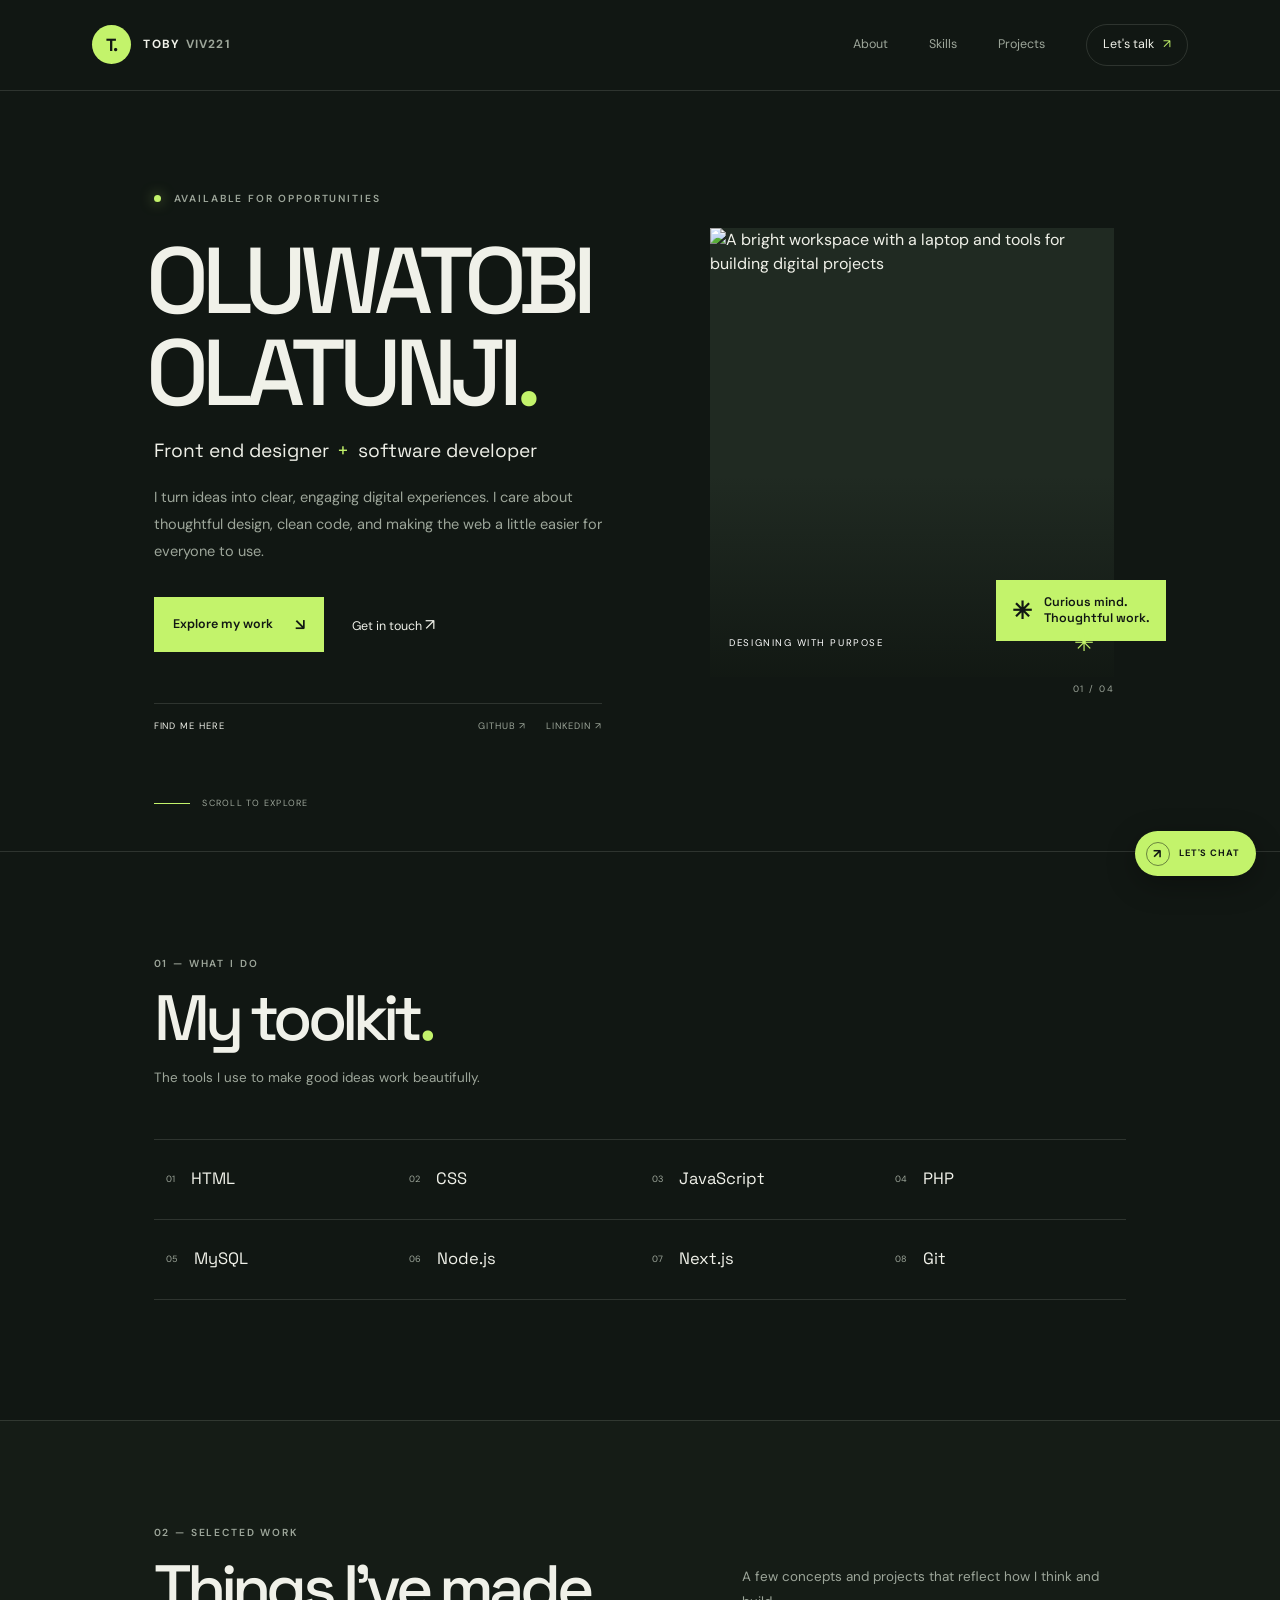
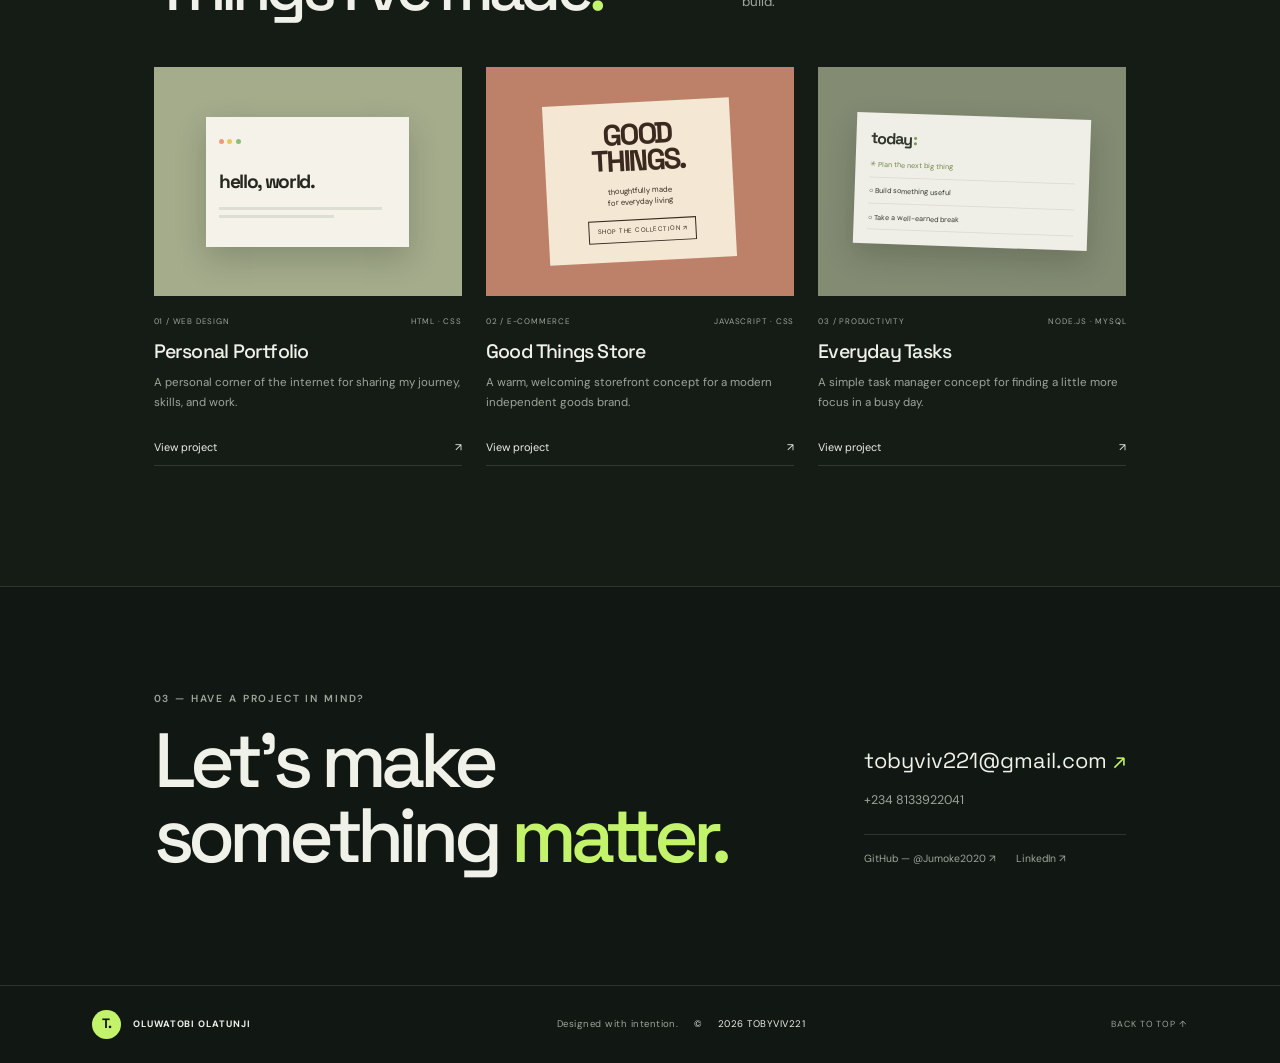
==== index.html @ 8714b232 "first commit" ====
<!doctype html>
<html lang="en">
  <head>
    <meta charset="utf-8">
    <meta name="viewport" content="width=device-width, initial-scale=1">
    <meta
      name="description"
      content="Meet Oluwatobi Olatunji, a front end designer and software developer creating thoughtful digital experiences."
    >
    <meta name="theme-color" content="#111713">
    <title>Mr T Initiatives — Oluwatobi Olatunji</title>
    <link rel="preconnect" href="https://fonts.googleapis.com">
    <link rel="preconnect" href="https://fonts.gstatic.com" crossorigin>
    <link href="https://fonts.googleapis.com/css2?family=DM+Sans:wght@400;500;600;700&family=Space+Grotesk:wght@400;500;600;700&display=swap" rel="stylesheet">
    <link rel="stylesheet" href="styles.css">
    <script src="script.js" defer></script>
  </head>
  <body>
    <header class="site-header">
      <a class="brand" href="#about" aria-label="Oluwatobi Olatunji home">
        <span class="brand-mark">T.</span>
        <span>TOBY<span class="brand-muted">VIV221</span></span>
      </a>
      <button class="menu-toggle" type="button" aria-expanded="false" aria-controls="primary-nav">
        <span class="menu-toggle-label">Menu</span>
        <span class="menu-icon" aria-hidden="true"><span></span><span></span></span>
      </button>
      <nav class="site-nav" id="primary-nav" aria-label="Main navigation">
        <a href="#about">About</a>
        <a href="#skills">Skills</a>
        <a href="#projects">Projects</a>
        <a class="nav-contact" href="#contact">Let's talk <span aria-hidden="true">↗</span></a>
      </nav>
    </header>

    <main>
      <section class="hero section-wrap" id="about" aria-labelledby="hero-title">
        <div class="hero-copy">
          <p class="eyebrow"><span class="status-dot"></span> AVAILABLE FOR OPPORTUNITIES</p>
          <h1 id="hero-title">OLUWATOBI<br>OLATUNJI<span class="accent">.</span></h1>
          <p class="hero-role">Front end designer <span>+</span> software developer</p>
          <p class="hero-description">
            I turn ideas into clear, engaging digital experiences. I care about thoughtful design,
            clean code, and making the web a little easier for everyone to use.
          </p>
          <div class="hero-actions">
            <a class="button button-primary" href="#projects">Explore my work <span aria-hidden="true">↘</span></a>
            <a class="text-link" href="mailto:tobyviv221@gmail.com">Get in touch <span aria-hidden="true">↗</span></a>
          </div>
          <div class="hero-social">
            <span>FIND ME HERE</span>
            <a href="https://github.com/Jumoke2020" target="_blank" rel="noreferrer">GITHUB ↗</a>
            <a href="https://www.linkedin.com/" target="_blank" rel="noreferrer">LINKEDIN ↗</a>
          </div>
        </div>
        <div class="hero-visual">
          <div class="image-frame">
            <img
              src="https://images.unsplash.com/photo-1498050108023-c5249f4df085?auto=format&amp;fit=crop&amp;w=1200&amp;q=85"
              alt="A bright workspace with a laptop and tools for building digital projects"
              width="1200"
              height="800"
              fetchpriority="high"
            >
            <div class="image-caption"><span>DESIGNING WITH PURPOSE</span><span>✳</span></div>
          </div>
          <div class="floating-note"><span class="note-icon">✳</span><span>Curious mind.<br>Thoughtful work.</span></div>
          <span class="hero-index">01 / 04</span>
        </div>
        <a class="scroll-cue" href="#skills"><span class="scroll-line"></span> SCROLL TO EXPLORE</a>
      </section>

      <section class="content-section section-wrap" id="skills" aria-labelledby="skills-title">
        <div class="section-heading">
          <p class="eyebrow">01 — WHAT I DO</p>
          <h2 id="skills-title">My toolkit<span class="accent">.</span></h2>
          <p class="section-intro">The tools I use to make good ideas work beautifully.</p>
        </div>
        <ul class="skills-grid">
          <li><span class="skill-number">01</span><span>HTML</span><span class="skill-arrow">↗</span></li>
          <li><span class="skill-number">02</span><span>CSS</span><span class="skill-arrow">↗</span></li>
          <li><span class="skill-number">03</span><span>JavaScript</span><span class="skill-arrow">↗</span></li>
          <li><span class="skill-number">04</span><span>PHP</span><span class="skill-arrow">↗</span></li>
          <li><span class="skill-number">05</span><span>MySQL</span><span class="skill-arrow">↗</span></li>
          <li><span class="skill-number">06</span><span>Node.js</span><span class="skill-arrow">↗</span></li>
          <li><span class="skill-number">07</span><span>Next.js</span><span class="skill-arrow">↗</span></li>
          <li><span class="skill-number">08</span><span>Git</span><span class="skill-arrow">↗</span></li>
        </ul>
      </section>

      <section class="content-section projects-section section-wrap" id="projects" aria-labelledby="projects-title">
        <div class="section-heading projects-heading">
          <div>
            <p class="eyebrow">02 — SELECTED WORK</p>
            <h2 id="projects-title">Things I've made<span class="accent">.</span></h2>
          </div>
          <p class="section-intro">A few concepts and projects that reflect how I think and build.</p>
        </div>
        <div class="project-grid">
          <article class="project-card">
            <div class="project-art project-art-one" aria-hidden="true"><span class="art-window"><i></i><i></i><i></i><b>hello, world.</b><em></em><em></em></span></div>
            <div class="project-meta"><span>01 / WEB DESIGN</span><span>HTML · CSS</span></div>
            <h3>Personal Portfolio</h3>
            <p>A personal corner of the internet for sharing my journey, skills, and work.</p>
            <a href="https://github.com/Jumoke2020" target="_blank" rel="noreferrer" aria-label="View Personal Portfolio on GitHub">View project <span aria-hidden="true">↗</span></a>
          </article>
          <article class="project-card">
            <div class="project-art project-art-two" aria-hidden="true"><span class="art-shop"><b>GOOD<br>THINGS.</b><i>thoughtfully made<br>for everyday living</i><em>SHOP THE COLLECTION ↗</em></span></div>
            <div class="project-meta"><span>02 / E-COMMERCE</span><span>JAVASCRIPT · CSS</span></div>
            <h3>Good Things Store</h3>
            <p>A warm, welcoming storefront concept for a modern independent goods brand.</p>
            <a href="https://github.com/Jumoke2020" target="_blank" rel="noreferrer" aria-label="View Good Things Store on GitHub">View project <span aria-hidden="true">↗</span></a>
          </article>
          <article class="project-card">
            <div class="project-art project-art-three" aria-hidden="true"><span class="art-task"><b>today<span>:</span></b><i>✳ Plan the next big thing</i><i>○ Build something useful</i><i>○ Take a well-earned break</i></span></div>
            <div class="project-meta"><span>03 / PRODUCTIVITY</span><span>NODE.JS · MYSQL</span></div>
            <h3>Everyday Tasks</h3>
            <p>A simple task manager concept for finding a little more focus in a busy day.</p>
            <a href="https://github.com/Jumoke2020" target="_blank" rel="noreferrer" aria-label="View Everyday Tasks on GitHub">View project <span aria-hidden="true">↗</span></a>
          </article>
        </div>
      </section>

      <section class="contact-section section-wrap" id="contact" aria-labelledby="contact-title">
        <div>
          <p class="eyebrow">03 — HAVE A PROJECT IN MIND?</p>
          <h2 id="contact-title">Let's make<br>something <span class="accent">matter.</span></h2>
        </div>
        <div class="contact-details">
          <a class="contact-email" href="mailto:tobyviv221@gmail.com">tobyviv221@gmail.com <span aria-hidden="true">↗</span></a>
          <a href="tel:+2348133922041">+234 8133922041</a>
          <div class="contact-socials">
            <a href="https://github.com/Jumoke2020" target="_blank" rel="noreferrer">GitHub — @Jumoke2020 ↗</a>
            <a href="https://www.linkedin.com/" target="_blank" rel="noreferrer">LinkedIn ↗</a>
          </div>
        </div>
      </section>
    </main>

    <a class="whatsapp-float" href="https://wa.me/2348161806447" target="_blank" rel="noreferrer" aria-label="Chat on WhatsApp at +234 8161806447">
      <span class="whatsapp-icon" aria-hidden="true">↗</span><span>LET'S CHAT</span>
    </a>

    <footer class="site-footer">
      <a class="brand" href="#about"><span class="brand-mark">T.</span><span>OLUWATOBI OLATUNJI</span></a>
      <p>Designed with intention. <span>© <span id="current-year">2026</span> TOBYVIV221</span></p>
      <a href="#about">BACK TO TOP ↑</a>
    </footer>
  </body>
</html>
---- styles.css ----
/* Modern CSS reset */
*,
*::before,
*::after {
  box-sizing: border-box;
}

* {
  margin: 0;
}

html {
  -webkit-text-size-adjust: 100%;
  text-size-adjust: 100%;
  scroll-behavior: smooth;
  scroll-padding-top: 6rem;
}

body {
  min-height: 100vh;
  line-height: 1.5;
}

img,
picture,
video,
canvas,
svg {
  display: block;
  max-width: 100%;
}

input,
button,
textarea,
select {
  font: inherit;
}

:root {
  color-scheme: dark;
  --page: #111713;
  --panel: #171f19;
  --panel-light: #202a22;
  --text: #f0f1e9;
  --muted: #9da69a;
  --accent: #c3f36b;
  --line: rgba(235, 243, 227, 0.13);
  --font-display: "Space Grotesk", sans-serif;
  --font-body: "DM Sans", sans-serif;
}

body {
  background: var(--page);
  color: var(--text);
  font-family: var(--font-body);
  -webkit-font-smoothing: antialiased;
}

a {
  color: inherit;
  text-decoration: none;
}

a:focus-visible,
button:focus-visible {
  outline: 2px solid var(--accent);
  outline-offset: 5px;
}

.site-header,
.site-footer {
  align-items: center;
  display: flex;
  justify-content: space-between;
  margin: 0 auto;
  max-width: 1440px;
  padding: 1.5rem 7.2%;
}

.site-header {
  border-bottom: 1px solid var(--line);
}

.brand {
  align-items: center;
  display: inline-flex;
  font-size: 0.74rem;
  font-weight: 700;
  gap: 0.75rem;
  letter-spacing: 0.1em;
}

.brand-mark {
  align-items: center;
  background: var(--accent);
  border-radius: 50%;
  color: var(--page);
  display: inline-flex;
  font-family: var(--font-display);
  font-size: 1.1rem;
  height: 2.45rem;
  justify-content: center;
  letter-spacing: -0.07em;
  width: 2.45rem;
}

.brand-muted {
  color: var(--muted);
  margin-left: 0.35rem;
}

.site-nav {
  align-items: center;
  display: flex;
  font-size: 0.78rem;
  gap: clamp(1.5rem, 3.2vw, 3.3rem);
}

.site-nav > a:not(.nav-contact),
.site-footer > a:last-child {
  color: var(--muted);
  transition: color 180ms ease;
}

.site-nav > a:hover,
.site-footer > a:last-child:hover,
.contact-socials a:hover {
  color: var(--accent);
}

.nav-contact {
  border: 1px solid var(--line);
  border-radius: 99px;
  padding: 0.65rem 1rem;
  transition: border-color 180ms ease, color 180ms ease;
}

.nav-contact:hover {
  border-color: var(--accent);
  color: var(--accent);
}

.nav-contact span {
  color: var(--accent);
  margin-left: 0.35rem;
}

.menu-toggle {
  display: none;
}

.section-wrap {
  margin: 0 auto;
  max-width: 1440px;
  padding-left: 12%;
  padding-right: 12%;
}

.hero {
  align-items: center;
  display: grid;
  gap: 7%;
  grid-template-columns: 1.08fr 0.92fr;
  min-height: min(760px, calc(100svh - 78px));
  padding-bottom: 7rem;
  padding-top: 6rem;
  position: relative;
}

.eyebrow {
  color: var(--muted);
  font-size: 0.64rem;
  font-weight: 600;
  letter-spacing: 0.18em;
}

.status-dot {
  background: var(--accent);
  border-radius: 50%;
  box-shadow: 0 0 13px rgba(195, 243, 107, 0.55);
  display: inline-block;
  height: 0.45rem;
  margin-right: 0.5rem;
  vertical-align: 0.02rem;
  width: 0.45rem;
}

.hero h1,
.section-heading h2,
.contact-section h2 {
  font-family: var(--font-display);
  font-weight: 500;
  letter-spacing: -0.075em;
  line-height: 0.98;
}

.hero h1 {
  font-size: clamp(3.55rem, 7.3vw, 7.3rem);
  margin: 1.8rem 0 1.15rem -0.08em;
}

.accent {
  color: var(--accent);
}

.hero-role {
  color: var(--text);
  font-family: var(--font-display);
  font-size: clamp(1rem, 1.5vw, 1.32rem);
}

.hero-role span {
  color: var(--accent);
  margin: 0 0.22rem;
}

.hero-description {
  color: var(--muted);
  font-size: 0.91rem;
  line-height: 1.85;
  margin-top: 1.2rem;
  max-width: 28rem;
}

.hero-actions {
  align-items: center;
  display: flex;
  gap: 1.75rem;
  margin-top: 2rem;
}

.button {
  align-items: center;
  display: inline-flex;
  font-size: 0.78rem;
  font-weight: 600;
  gap: 1.4rem;
  justify-content: center;
  padding: 0.95rem 1.2rem;
}

.button-primary {
  background: var(--accent);
  color: var(--page);
  transition: background 180ms ease, transform 180ms ease;
}

.button-primary:hover {
  background: #d3ff83;
  transform: translateY(-2px);
}

.button-primary span,
.text-link span {
  font-size: 1rem;
}

.text-link {
  font-size: 0.78rem;
  transition: color 180ms ease;
}

.text-link:hover {
  color: var(--accent);
}

.hero-social {
  align-items: center;
  border-top: 1px solid var(--line);
  color: var(--muted);
  display: flex;
  font-size: 0.58rem;
  gap: 1.25rem;
  letter-spacing: 0.1em;
  margin-top: 3.2rem;
  max-width: 28rem;
  padding-top: 1rem;
}

.hero-social > span {
  color: var(--text);
  margin-right: auto;
}

.hero-social a {
  transition: color 180ms ease;
}

.hero-social a:hover {
  color: var(--accent);
}

.hero-visual {
  padding: 0 0.75rem 1.25rem 0;
  position: relative;
}

.image-frame {
  aspect-ratio: 0.9;
  background: var(--panel-light);
  overflow: hidden;
  position: relative;
}

.image-frame::after {
  background: linear-gradient(180deg, transparent 55%, rgba(12, 17, 13, 0.7));
  content: "";
  inset: 0;
  pointer-events: none;
  position: absolute;
}

.image-frame img {
  height: 100%;
  object-fit: cover;
  transition: transform 650ms cubic-bezier(0.2, 0.7, 0.2, 1);
  width: 100%;
}

.image-frame:hover img {
  transform: scale(1.04);
}

.image-caption {
  align-items: center;
  bottom: 1rem;
  color: white;
  display: flex;
  font-size: 0.6rem;
  justify-content: space-between;
  left: 1.2rem;
  letter-spacing: 0.16em;
  position: absolute;
  right: 1.2rem;
  z-index: 1;
}

.image-caption span:last-child {
  color: var(--accent);
  font-size: 1.5rem;
}

.floating-note {
  align-items: center;
  background: var(--accent);
  bottom: 3.5rem;
  color: var(--page);
  display: flex;
  font-family: var(--font-display);
  font-size: 0.78rem;
  font-weight: 600;
  gap: 0.8rem;
  line-height: 1.3;
  padding: 0.9rem 1rem;
  position: absolute;
  right: -2.5rem;
}

.note-icon {
  font-size: 1.5rem;
}

.hero-index {
  bottom: 0;
  color: var(--muted);
  font-size: 0.58rem;
  letter-spacing: 0.16em;
  position: absolute;
  right: 0.75rem;
}

.scroll-cue {
  align-items: center;
  bottom: 2.5rem;
  color: var(--muted);
  display: flex;
  font-size: 0.56rem;
  gap: 0.75rem;
  left: 12%;
  letter-spacing: 0.14em;
  position: absolute;
}

.scroll-line {
  background: var(--accent);
  height: 1px;
  width: 2.3rem;
}

.content-section {
  border-top: 1px solid var(--line);
  padding-bottom: 7.5rem;
  padding-top: 6.5rem;
}

.section-heading h2,
.contact-section h2 {
  font-size: clamp(2.7rem, 5vw, 4.7rem);
  margin-top: 1rem;
}

.section-intro {
  color: var(--muted);
  font-size: 0.84rem;
  line-height: 1.8;
  margin-top: 1rem;
  max-width: 24rem;
}

.skills-grid {
  border-top: 1px solid var(--line);
  display: grid;
  grid-template-columns: repeat(4, 1fr);
  list-style: none;
  margin-top: 3.1rem;
  padding: 0;
}

.skills-grid li {
  align-items: center;
  border-bottom: 1px solid var(--line);
  display: flex;
  gap: 1rem;
  min-height: 5rem;
  padding: 0 0.75rem;
  transition: background 180ms ease;
}

.skills-grid li:hover {
  background: rgba(195, 243, 107, 0.04);
}

.skill-number {
  color: var(--muted);
  font-size: 0.57rem;
}

.skills-grid li > span:nth-child(2) {
  font-family: var(--font-display);
  font-size: 1.03rem;
}

.skill-arrow {
  color: var(--accent);
  margin-left: auto;
  opacity: 0;
  transition: opacity 180ms ease, transform 180ms ease;
}

.skills-grid li:hover .skill-arrow {
  opacity: 1;
  transform: translate(2px, -2px);
}

.projects-section {
  background: #151c16;
  max-width: none;
  padding-left: max(12%, calc((100% - 1094px) / 2));
  padding-right: max(12%, calc((100% - 1094px) / 2));
}

.projects-heading {
  align-items: end;
  display: flex;
  justify-content: space-between;
  margin-bottom: 3rem;
}

.projects-heading .section-intro {
  margin: 0 0 0.35rem 2rem;
}

.project-grid {
  display: grid;
  gap: 1.5rem;
  grid-template-columns: repeat(3, 1fr);
}

.project-card {
  min-width: 0;
}

.project-art {
  align-items: center;
  aspect-ratio: 1.35;
  display: flex;
  justify-content: center;
  overflow: hidden;
  padding: 1.5rem;
}

.project-art-one {
  background: #a4ac8c;
}

.project-art-two {
  background: #bd8069;
}

.project-art-three {
  background: #838b73;
}

.art-window {
  background: #f5f2e9;
  box-shadow: 0 12px 30px rgba(20, 25, 16, 0.2);
  color: #24281e;
  height: 72%;
  padding: 0.65rem 0.8rem;
  position: relative;
  width: 78%;
}

.art-window i {
  background: #ef9b79;
  border-radius: 50%;
  display: inline-block;
  height: 0.32rem;
  margin-right: 0.2rem;
  width: 0.32rem;
}

.art-window i:nth-child(2) {
  background: #e9c85d;
}

.art-window i:nth-child(3) {
  background: #8cbd79;
}

.art-window b {
  display: block;
  font-family: var(--font-display);
  font-size: clamp(0.8rem, 1.5vw, 1.35rem);
  letter-spacing: -0.07em;
  margin: 1.05rem 0 0.65rem;
}

.art-window em {
  background: #dedfd3;
  display: block;
  height: 0.2rem;
  margin-top: 0.3rem;
  width: 92%;
}

.art-window em:last-child {
  width: 65%;
}

.art-shop {
  background: #f4e8d5;
  color: #39291f;
  display: flex;
  flex-direction: column;
  height: 88%;
  justify-content: center;
  padding: 1rem;
  text-align: center;
  transform: rotate(-3deg);
  width: 72%;
}

.art-shop b {
  font-family: var(--font-display);
  font-size: clamp(1.1rem, 2.3vw, 2rem);
  letter-spacing: -0.08em;
  line-height: 0.9;
}

.art-shop i {
  font-size: 0.48rem;
  font-style: normal;
  line-height: 1.5;
  margin-top: 0.7rem;
}

.art-shop em {
  border: 1px solid #39291f;
  font-size: 0.4rem;
  font-style: normal;
  letter-spacing: 0.08em;
  margin: 0.7rem auto 0;
  padding: 0.35rem 0.5rem;
  width: fit-content;
}

.art-task {
  background: #f0efe7;
  box-shadow: 0 12px 30px rgba(20, 25, 16, 0.2);
  color: #31372c;
  display: flex;
  flex-direction: column;
  gap: 0.55rem;
  padding: 0.9rem;
  transform: rotate(2deg);
  width: 90%;
}

.art-task b {
  font-family: var(--font-display);
  font-size: 1rem;
  letter-spacing: -0.05em;
}

.art-task b span {
  color: #7c9a50;
}

.art-task i {
  border-bottom: 1px solid #ddded4;
  font-size: 0.45rem;
  font-style: normal;
  padding-bottom: 0.35rem;
}

.art-task i:first-of-type {
  color: #718848;
}

.project-meta {
  color: var(--muted);
  display: flex;
  font-size: 0.5rem;
  justify-content: space-between;
  letter-spacing: 0.1em;
  margin-top: 1.2rem;
}

.project-card h3 {
  font-family: var(--font-display);
  font-size: 1.22rem;
  font-weight: 500;
  letter-spacing: -0.04em;
  margin-top: 0.65rem;
}

.project-card p {
  color: var(--muted);
  font-size: 0.72rem;
  line-height: 1.7;
  margin-top: 0.4rem;
  min-height: 3.1rem;
}

.project-card > a {
  border-bottom: 1px solid var(--line);
  display: flex;
  font-size: 0.68rem;
  justify-content: space-between;
  margin-top: 1rem;
  padding-bottom: 0.65rem;
  transition: border-color 180ms ease, color 180ms ease;
}

.project-card > a:hover {
  border-color: var(--accent);
  color: var(--accent);
}

.contact-section {
  align-items: end;
  border-top: 1px solid var(--line);
  display: flex;
  justify-content: space-between;
  padding-bottom: 7rem;
  padding-top: 6.5rem;
}

.contact-section h2 {
  font-size: clamp(3.1rem, 6vw, 5.8rem);
}

.contact-details {
  display: flex;
  flex-direction: column;
  gap: 0.55rem;
  padding-bottom: 0.4rem;
}

.contact-details > a {
  color: var(--muted);
  font-size: 0.78rem;
  transition: color 180ms ease;
}

.contact-details > a:hover {
  color: var(--accent);
}

.contact-details .contact-email {
  color: var(--text);
  font-family: var(--font-display);
  font-size: clamp(1rem, 1.7vw, 1.45rem);
  margin-bottom: 0.25rem;
}

.contact-email span {
  color: var(--accent);
}

.contact-socials {
  border-top: 1px solid var(--line);
  display: flex;
  font-size: 0.65rem;
  gap: 1.2rem;
  margin-top: 1rem;
  padding-top: 1rem;
}

.contact-socials a {
  color: var(--muted);
  transition: color 180ms ease;
}

.whatsapp-float {
  align-items: center;
  background: var(--accent);
  border-radius: 99px;
  bottom: 1.5rem;
  box-shadow: 0 8px 30px rgba(0, 0, 0, 0.3);
  color: var(--page);
  display: flex;
  font-size: 0.58rem;
  font-weight: 700;
  gap: 0.55rem;
  letter-spacing: 0.1em;
  padding: 0.65rem 1rem 0.65rem 0.7rem;
  position: fixed;
  right: 1.5rem;
  transition: background 180ms ease, transform 180ms ease;
  z-index: 5;
}

.whatsapp-float:hover {
  background: #d3ff83;
  transform: translateY(-3px);
}

.whatsapp-icon {
  align-items: center;
  border: 1px solid rgba(17, 23, 19, 0.5);
  border-radius: 50%;
  display: inline-flex;
  font-size: 0.8rem;
  height: 1.5rem;
  justify-content: center;
  width: 1.5rem;
}

.site-footer {
  border-top: 1px solid var(--line);
  color: var(--muted);
  font-size: 0.6rem;
  letter-spacing: 0.05em;
  padding-bottom: 1.5rem;
  padding-top: 1.5rem;
}

.site-footer .brand {
  color: var(--text);
  font-size: 0.58rem;
}

.site-footer .brand-mark {
  font-size: 0.85rem;
  height: 1.8rem;
  width: 1.8rem;
}

.site-footer p span {
  color: var(--text);
  margin-left: 0.75rem;
}

.site-footer > a:last-child {
  font-size: 0.55rem;
  letter-spacing: 0.1em;
}

@media (min-width: 1441px) {
  .projects-section {
    padding-left: calc((100% - 1094px) / 2);
    padding-right: calc((100% - 1094px) / 2);
  }
}

@media (max-width: 1000px) {
  .section-wrap {
    padding-left: 8%;
    padding-right: 8%;
  }

  .hero {
    gap: 5%;
  }

  .hero h1 {
    font-size: clamp(3.3rem, 8vw, 5.6rem);
  }

  .floating-note {
    right: -1.5rem;
  }

  .scroll-cue {
    left: 8%;
  }

  .projects-section {
    padding-left: 8%;
    padding-right: 8%;
  }
}

@media (max-width: 720px) {
  html {
    scroll-padding-top: 5rem;
  }

  .site-header {
    padding: 1rem 6%;
    position: relative;
    z-index: 10;
  }

  .menu-toggle {
    align-items: center;
    background: transparent;
    border: 0;
    color: var(--text);
    cursor: pointer;
    display: flex;
    font-size: 0.7rem;
    gap: 0.65rem;
    padding: 0.5rem 0;
  }

  .menu-icon {
    display: flex;
    flex-direction: column;
    gap: 5px;
    width: 1.1rem;
  }

  .menu-icon span {
    background: var(--accent);
    height: 1px;
    transition: transform 180ms ease;
    width: 100%;
  }

  .menu-toggle[aria-expanded="true"] .menu-icon span:first-child {
    transform: translateY(3px) rotate(45deg);
  }

  .menu-toggle[aria-expanded="true"] .menu-icon span:last-child {
    transform: translateY(-3px) rotate(-45deg);
  }

  .site-nav {
    align-items: stretch;
    background: var(--panel);
    border-bottom: 1px solid var(--line);
    display: flex;
    flex-direction: column;
    gap: 0;
    left: 0;
    opacity: 0;
    padding: 0 6%;
    pointer-events: none;
    position: absolute;
    right: 0;
    top: 100%;
    transform: translateY(-0.5rem);
    transition: opacity 180ms ease, transform 180ms ease, padding 180ms ease;
    visibility: hidden;
  }

  .site-nav.is-open {
    opacity: 1;
    padding-bottom: 1rem;
    padding-top: 0.5rem;
    pointer-events: auto;
    transform: translateY(0);
    visibility: visible;
  }

  .site-nav > a:not(.nav-contact) {
    border-bottom: 1px solid var(--line);
    padding: 0.9rem 0;
  }

  .site-nav .nav-contact {
    align-self: flex-start;
    margin-top: 0.8rem;
  }

  .section-wrap {
    padding-left: 6%;
    padding-right: 6%;
  }

  .hero {
    gap: 3rem;
    grid-template-columns: 1fr;
    min-height: auto;
    padding-bottom: 6rem;
    padding-top: 4.5rem;
  }

  .hero h1 {
    font-size: clamp(4.1rem, 14vw, 6.6rem);
    margin-top: 1.4rem;
  }

  .hero-description {
    max-width: 34rem;
  }

  .hero-social {
    margin-top: 2.2rem;
  }

  .hero-visual {
    margin: 0 1rem 0 0;
    max-width: 30rem;
    width: calc(100% - 1rem);
  }

  .image-frame {
    aspect-ratio: 1.12;
  }

  .floating-note {
    bottom: 2.8rem;
    right: -1rem;
  }

  .scroll-cue {
    bottom: 2rem;
    left: 6%;
  }

  .content-section {
    padding-bottom: 5rem;
    padding-top: 4.5rem;
  }

  .skills-grid {
    grid-template-columns: repeat(2, 1fr);
    margin-top: 2rem;
  }

  .skills-grid li {
    min-height: 4.4rem;
    padding: 0 0.4rem;
  }

  .projects-section {
    padding-left: 6%;
    padding-right: 6%;
  }

  .projects-heading {
    align-items: flex-start;
    flex-direction: column;
    gap: 1rem;
    margin-bottom: 2rem;
  }

  .projects-heading .section-intro {
    margin: 0;
  }

  .project-grid {
    gap: 2.25rem;
    grid-template-columns: 1fr;
  }

  .project-art {
    aspect-ratio: 1.65;
  }

  .art-window b {
    font-size: 1.6rem;
    margin-top: 1.5rem;
  }

  .art-shop b {
    font-size: 2.2rem;
  }

  .art-task {
    gap: 0.7rem;
    padding: 1rem;
    width: 75%;
  }

  .art-task b {
    font-size: 1.2rem;
  }

  .art-task i {
    font-size: 0.6rem;
  }

  .project-card p {
    min-height: 0;
  }

  .contact-section {
    align-items: flex-start;
    flex-direction: column;
    gap: 2.5rem;
    padding-bottom: 5rem;
    padding-top: 4.5rem;
  }

  .site-footer {
    align-items: flex-start;
    flex-wrap: wrap;
    gap: 1rem;
    padding: 1.3rem 6%;
  }

  .site-footer p {
    order: 1;
    width: 100%;
  }
}

@media (max-width: 390px) {
  .hero h1 {
    font-size: 3.75rem;
  }

  .hero-social {
    gap: 0.7rem;
    font-size: 0.5rem;
  }

  .hero-actions {
    gap: 1rem;
  }

  .button {
    gap: 0.7rem;
  }

  .contact-socials {
    flex-direction: column;
    gap: 0.7rem;
  }

  .whatsapp-float {
    bottom: 1rem;
    right: 1rem;
  }
}

@media (prefers-reduced-motion: reduce) {
  *,
  *::before,
  *::after {
    scroll-behavior: auto !important;
    transition-duration: 0.01ms !important;
  }
}
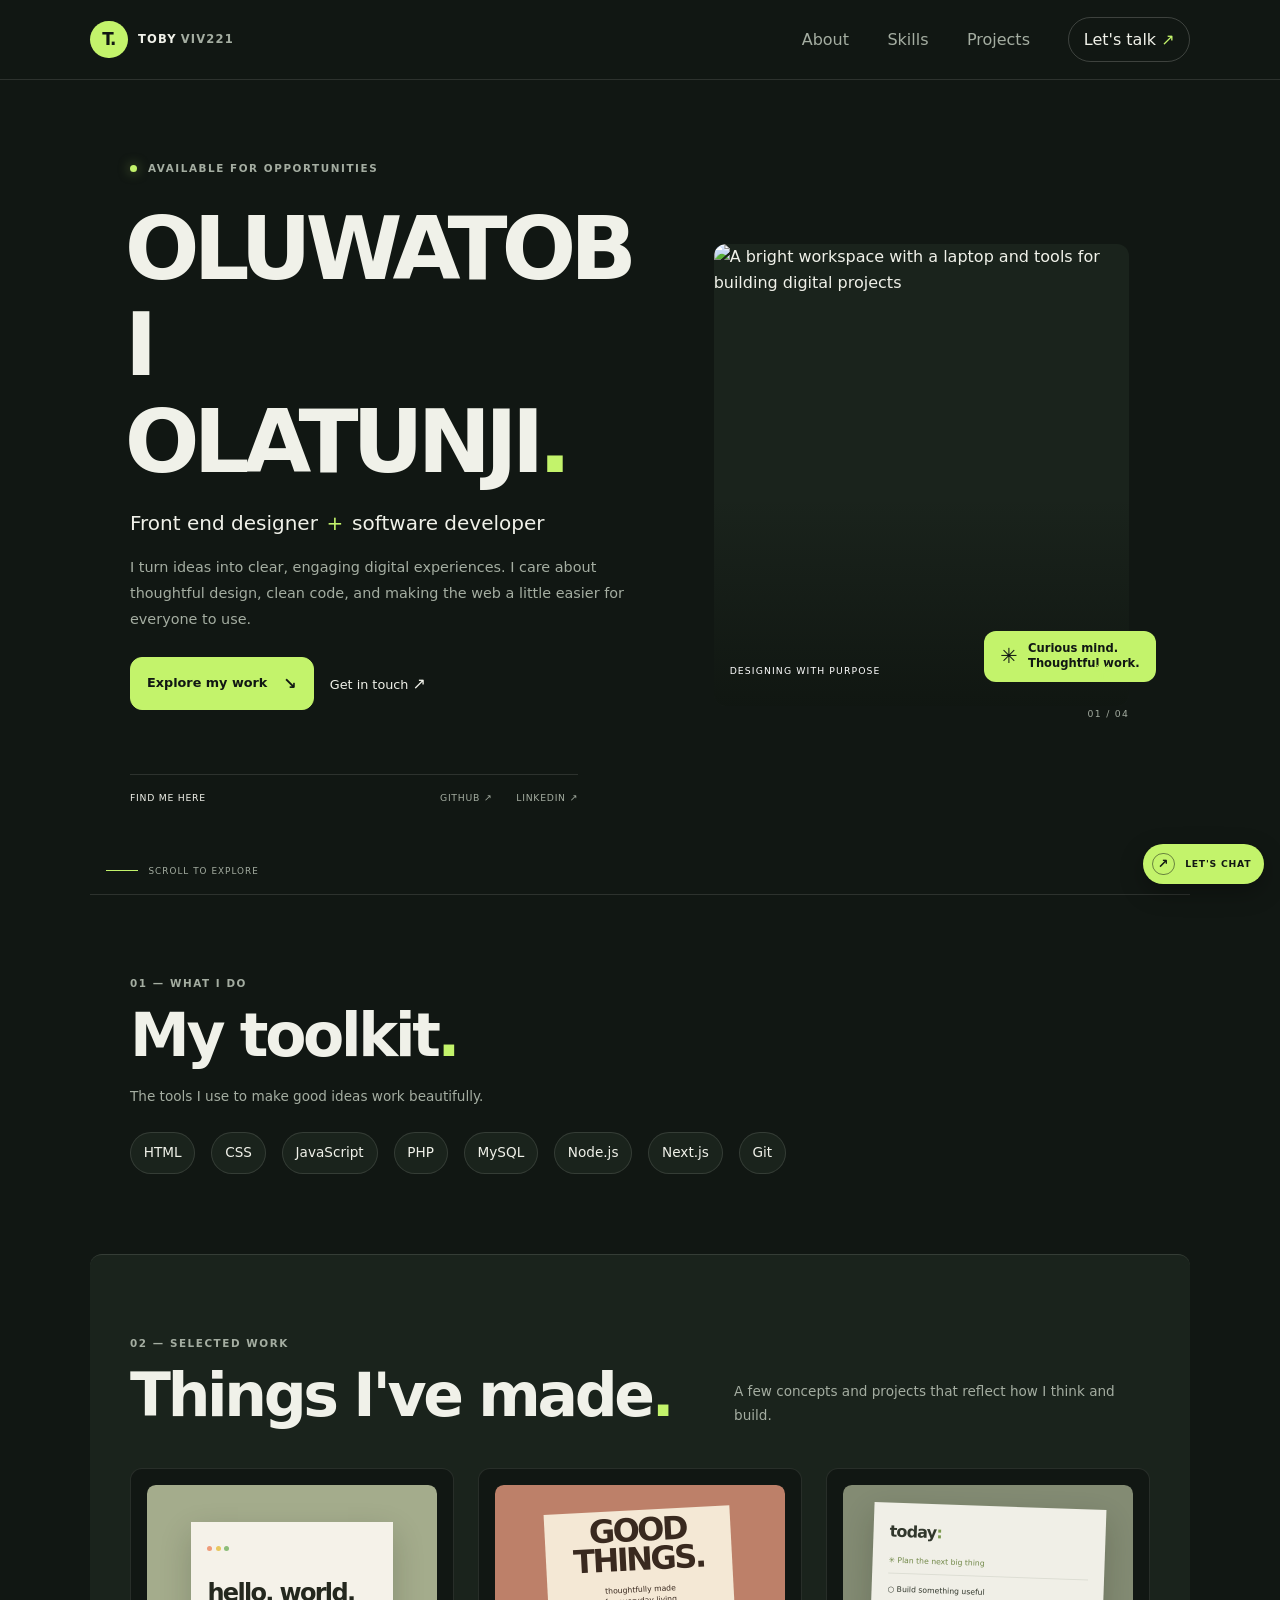
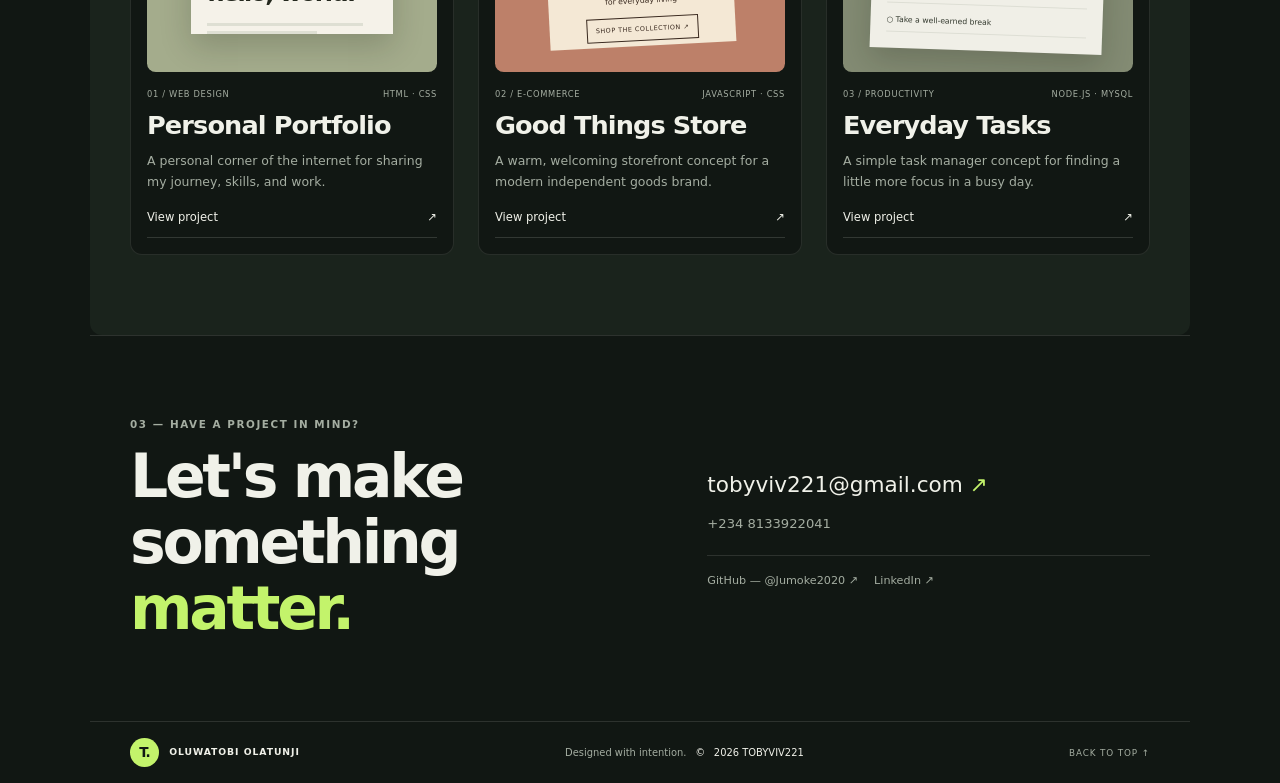
==== commit 6595de01: "Enhance styling and layout consistency across the portfolio by refining CSS variables, improving res" ====
--- a/index.html
+++ b/index.html
@@ -9,9 +9,6 @@
     >
     <meta name="theme-color" content="#111713">
     <title>Mr T Initiatives — Oluwatobi Olatunji</title>
-    <link rel="preconnect" href="https://fonts.googleapis.com">
-    <link rel="preconnect" href="https://fonts.gstatic.com" crossorigin>
-    <link href="https://fonts.googleapis.com/css2?family=DM+Sans:wght@400;500;600;700&family=Space+Grotesk:wght@400;500;600;700&display=swap" rel="stylesheet">
     <link rel="stylesheet" href="styles.css">
     <script src="script.js" defer></script>
   </head>
--- a/styles.css
+++ b/styles.css
@@ -1,4 +1,23 @@
-/* Modern CSS reset */
+/* Establish the portfolio color, spacing, and sizing system. */
+:root {
+  color-scheme: dark;
+  --color-bg: #111713;
+  --color-surface: #1a231c;
+  --color-text: #f0f1e9;
+  --color-muted: #a4ada1;
+  --color-accent: #c3f36b;
+  --space-1: 0.35rem;
+  --space-2: 0.65rem;
+  --space-3: 1rem;
+  --space-4: 1.5rem;
+  --space-5: 2.5rem;
+  --space-6: 4rem;
+  --radius: 0.75rem;
+  --max-width: 1100px;
+  --font-system: system-ui, -apple-system, BlinkMacSystemFont, "Segoe UI", sans-serif;
+}
+
+/* Normalize sizing and provide comfortable page defaults. */
 *,
 *::before,
 *::after {
@@ -10,15 +29,20 @@
 }
 
 html {
+  scroll-behavior: smooth;
+  scroll-padding-top: 5.5rem;
   -webkit-text-size-adjust: 100%;
   text-size-adjust: 100%;
-  scroll-behavior: smooth;
-  scroll-padding-top: 6rem;
 }
 
 body {
+  background: var(--color-bg);
+  color: var(--color-text);
+  font-family: var(--font-system);
+  line-height: 1.6;
   min-height: 100vh;
-  line-height: 1.5;
+  overflow-x: hidden;
+  -webkit-font-smoothing: antialiased;
 }
 
 img,
@@ -30,225 +54,274 @@
   max-width: 100%;
 }
 
+img {
+  height: auto;
+}
+
+button,
 input,
-button,
 textarea,
 select {
   font: inherit;
 }
 
-:root {
-  color-scheme: dark;
-  --page: #111713;
-  --panel: #171f19;
-  --panel-light: #202a22;
-  --text: #f0f1e9;
-  --muted: #9da69a;
-  --accent: #c3f36b;
-  --line: rgba(235, 243, 227, 0.13);
-  --font-display: "Space Grotesk", sans-serif;
-  --font-body: "DM Sans", sans-serif;
-}
-
-body {
-  background: var(--page);
-  color: var(--text);
-  font-family: var(--font-body);
-  -webkit-font-smoothing: antialiased;
-}
-
+/* Keep headings fluid and establish a clear type hierarchy. */
+h1,
+h2,
+h3 {
+  line-height: 1.1;
+  overflow-wrap: anywhere;
+}
+
+h1 {
+  font-size: clamp(2.5rem, 11vw, 5.5rem);
+  letter-spacing: -0.07em;
+}
+
+h2 {
+  font-size: clamp(2rem, 8vw, 3.75rem);
+  letter-spacing: -0.055em;
+}
+
+h3 {
+  font-size: clamp(1.2rem, 4vw, 1.6rem);
+  letter-spacing: -0.035em;
+}
+
+/* Make links and controls easy to identify and operate. */
 a {
   color: inherit;
   text-decoration: none;
+  transition: color 180ms ease, background-color 180ms ease, border-color 180ms ease;
+}
+
+a:hover {
+  color: var(--color-accent);
 }
 
 a:focus-visible,
 button:focus-visible {
-  outline: 2px solid var(--accent);
-  outline-offset: 5px;
-}
-
-.site-header,
-.site-footer {
-  align-items: center;
-  display: flex;
+  outline: 2px solid var(--color-accent);
+  outline-offset: 4px;
+}
+
+/* Center the page header and keep it available while scrolling. */
+.site-header {
+  align-items: center;
+  background: var(--color-bg);
+  border-bottom: 1px solid rgba(240, 241, 233, 0.12);
+  display: flex;
+  height: 4.5rem;
   justify-content: space-between;
-  margin: 0 auto;
-  max-width: 1440px;
-  padding: 1.5rem 7.2%;
-}
-
-.site-header {
-  border-bottom: 1px solid var(--line);
-}
-
+  padding: 0 var(--space-3);
+  position: sticky;
+  top: 0;
+  z-index: 10;
+}
+
+/* Style the compact identity mark and wordmark. */
 .brand {
   align-items: center;
   display: inline-flex;
-  font-size: 0.74rem;
+  flex-shrink: 0;
+  font-size: 0.72rem;
   font-weight: 700;
-  gap: 0.75rem;
+  gap: var(--space-2);
   letter-spacing: 0.1em;
 }
 
 .brand-mark {
   align-items: center;
-  background: var(--accent);
+  background: var(--color-accent);
   border-radius: 50%;
-  color: var(--page);
+  color: var(--color-bg);
   display: inline-flex;
-  font-family: var(--font-display);
-  font-size: 1.1rem;
-  height: 2.45rem;
+  flex-shrink: 0;
+  font-size: 1.05rem;
+  height: 2.35rem;
   justify-content: center;
   letter-spacing: -0.07em;
-  width: 2.45rem;
+  width: 2.35rem;
 }
 
 .brand-muted {
-  color: var(--muted);
-  margin-left: 0.35rem;
-}
-
+  color: var(--color-muted);
+  margin-left: 0.25rem;
+}
+
+/* Provide a mobile menu button and animated menu icon. */
+.menu-toggle {
+  align-items: center;
+  background: transparent;
+  border: 0;
+  color: var(--color-text);
+  cursor: pointer;
+  display: flex;
+  font-size: 0.75rem;
+  gap: var(--space-2);
+  padding: var(--space-2) 0;
+}
+
+.menu-icon {
+  display: flex;
+  flex-direction: column;
+  gap: 5px;
+  width: 1.1rem;
+}
+
+.menu-icon span {
+  background: var(--color-accent);
+  height: 1px;
+  transition: transform 180ms ease;
+  width: 100%;
+}
+
+.menu-toggle[aria-expanded="true"] .menu-icon span:first-child {
+  transform: translateY(3px) rotate(45deg);
+}
+
+.menu-toggle[aria-expanded="true"] .menu-icon span:last-child {
+  transform: translateY(-3px) rotate(-45deg);
+}
+
+/* Keep the collapsed mobile navigation aligned under the sticky header. */
 .site-nav {
-  align-items: center;
-  display: flex;
-  font-size: 0.78rem;
-  gap: clamp(1.5rem, 3.2vw, 3.3rem);
-}
-
-.site-nav > a:not(.nav-contact),
-.site-footer > a:last-child {
-  color: var(--muted);
-  transition: color 180ms ease;
-}
-
-.site-nav > a:hover,
-.site-footer > a:last-child:hover,
-.contact-socials a:hover {
-  color: var(--accent);
+  align-items: stretch;
+  background: var(--color-surface);
+  border-bottom: 1px solid rgba(240, 241, 233, 0.12);
+  display: flex;
+  flex-direction: column;
+  gap: 0;
+  left: 0;
+  opacity: 0;
+  padding: 0 var(--space-3);
+  pointer-events: none;
+  position: absolute;
+  right: 0;
+  top: 100%;
+  transform: translateY(-0.5rem);
+  transition: opacity 180ms ease, transform 180ms ease, padding 180ms ease;
+  visibility: hidden;
+}
+
+.site-nav.is-open {
+  opacity: 1;
+  padding-bottom: var(--space-3);
+  padding-top: var(--space-2);
+  pointer-events: auto;
+  transform: translateY(0);
+  visibility: visible;
+}
+
+.site-nav > a:not(.nav-contact) {
+  border-bottom: 1px solid rgba(240, 241, 233, 0.12);
+  color: var(--color-muted);
+  padding: var(--space-3) 0;
 }
 
 .nav-contact {
-  border: 1px solid var(--line);
-  border-radius: 99px;
-  padding: 0.65rem 1rem;
-  transition: border-color 180ms ease, color 180ms ease;
-}
-
-.nav-contact:hover {
-  border-color: var(--accent);
-  color: var(--accent);
-}
-
-.nav-contact span {
-  color: var(--accent);
-  margin-left: 0.35rem;
-}
-
-.menu-toggle {
-  display: none;
-}
-
+  align-self: flex-start;
+  border: 1px solid rgba(240, 241, 233, 0.2);
+  border-radius: 999px;
+  margin-top: var(--space-2);
+  padding: 0.55rem 0.9rem;
+}
+
+.nav-contact span,
+.accent {
+  color: var(--color-accent);
+}
+
+/* Constrain the primary content and leave room for the sticky header on jumps. */
 .section-wrap {
-  margin: 0 auto;
-  max-width: 1440px;
-  padding-left: 12%;
-  padding-right: 12%;
-}
-
+  margin-left: auto;
+  margin-right: auto;
+  max-width: var(--max-width);
+  padding-left: var(--space-3);
+  padding-right: var(--space-3);
+}
+
+.section-wrap[id] {
+  scroll-margin-top: 5.5rem;
+}
+
+/* Introduce the portfolio with readable copy and a responsive feature image. */
 .hero {
-  align-items: center;
   display: grid;
-  gap: 7%;
-  grid-template-columns: 1.08fr 0.92fr;
-  min-height: min(760px, calc(100svh - 78px));
-  padding-bottom: 7rem;
-  padding-top: 6rem;
+  gap: var(--space-5);
+  grid-template-columns: minmax(0, 1fr);
+  padding-bottom: var(--space-6);
+  padding-top: var(--space-6);
   position: relative;
 }
 
 .eyebrow {
-  color: var(--muted);
-  font-size: 0.64rem;
+  color: var(--color-muted);
+  font-size: 0.65rem;
   font-weight: 600;
-  letter-spacing: 0.18em;
+  letter-spacing: 0.15em;
 }
 
 .status-dot {
-  background: var(--accent);
+  background: var(--color-accent);
   border-radius: 50%;
-  box-shadow: 0 0 13px rgba(195, 243, 107, 0.55);
+  box-shadow: 0 0 12px rgba(195, 243, 107, 0.5);
   display: inline-block;
   height: 0.45rem;
-  margin-right: 0.5rem;
-  vertical-align: 0.02rem;
+  margin-right: var(--space-1);
   width: 0.45rem;
 }
 
-.hero h1,
-.section-heading h2,
-.contact-section h2 {
-  font-family: var(--font-display);
+.hero h1 {
+  margin: var(--space-4) 0 var(--space-3) -0.06em;
+}
+
+.hero-role {
+  font-size: clamp(1rem, 4vw, 1.25rem);
   font-weight: 500;
-  letter-spacing: -0.075em;
-  line-height: 0.98;
-}
-
-.hero h1 {
-  font-size: clamp(3.55rem, 7.3vw, 7.3rem);
-  margin: 1.8rem 0 1.15rem -0.08em;
-}
-
-.accent {
-  color: var(--accent);
-}
-
-.hero-role {
-  color: var(--text);
-  font-family: var(--font-display);
-  font-size: clamp(1rem, 1.5vw, 1.32rem);
 }
 
 .hero-role span {
-  color: var(--accent);
-  margin: 0 0.22rem;
+  color: var(--color-accent);
+  margin: 0 0.15rem;
 }
 
 .hero-description {
-  color: var(--muted);
-  font-size: 0.91rem;
-  line-height: 1.85;
-  margin-top: 1.2rem;
-  max-width: 28rem;
+  color: var(--color-muted);
+  font-size: 0.9rem;
+  line-height: 1.8;
+  margin-top: var(--space-3);
+  max-width: 36rem;
 }
 
 .hero-actions {
   align-items: center;
   display: flex;
-  gap: 1.75rem;
-  margin-top: 2rem;
+  flex-wrap: wrap;
+  gap: var(--space-3);
+  margin-top: var(--space-4);
 }
 
 .button {
   align-items: center;
   display: inline-flex;
-  font-size: 0.78rem;
+  font-size: 0.8rem;
   font-weight: 600;
-  gap: 1.4rem;
+  gap: var(--space-3);
   justify-content: center;
-  padding: 0.95rem 1.2rem;
+  padding: 0.8rem 1rem;
 }
 
 .button-primary {
-  background: var(--accent);
-  color: var(--page);
-  transition: background 180ms ease, transform 180ms ease;
+  background: var(--color-accent);
+  border: 1px solid var(--color-accent);
+  border-radius: var(--radius);
+  color: var(--color-bg);
 }
 
 .button-primary:hover {
-  background: #d3ff83;
-  transform: translateY(-2px);
+  background: transparent;
+  color: var(--color-accent);
 }
 
 .button-primary span,
@@ -257,48 +330,38 @@
 }
 
 .text-link {
-  font-size: 0.78rem;
-  transition: color 180ms ease;
-}
-
-.text-link:hover {
-  color: var(--accent);
+  font-size: 0.8rem;
 }
 
 .hero-social {
   align-items: center;
-  border-top: 1px solid var(--line);
-  color: var(--muted);
-  display: flex;
+  border-top: 1px solid rgba(240, 241, 233, 0.12);
+  color: var(--color-muted);
+  display: flex;
+  flex-wrap: wrap;
   font-size: 0.58rem;
-  gap: 1.25rem;
-  letter-spacing: 0.1em;
-  margin-top: 3.2rem;
+  gap: var(--space-3);
+  letter-spacing: 0.08em;
+  margin-top: var(--space-5);
   max-width: 28rem;
-  padding-top: 1rem;
+  padding-top: var(--space-3);
 }
 
 .hero-social > span {
-  color: var(--text);
+  color: var(--color-text);
   margin-right: auto;
 }
 
-.hero-social a {
-  transition: color 180ms ease;
-}
-
-.hero-social a:hover {
-  color: var(--accent);
-}
-
 .hero-visual {
-  padding: 0 0.75rem 1.25rem 0;
+  margin-right: var(--space-2);
+  padding: 0 var(--space-2) var(--space-3) 0;
   position: relative;
 }
 
 .image-frame {
-  aspect-ratio: 0.9;
-  background: var(--panel-light);
+  aspect-ratio: 1.05;
+  background: var(--color-surface);
+  border-radius: var(--radius);
   overflow: hidden;
   position: relative;
 }
@@ -313,8 +376,9 @@
 
 .image-frame img {
   height: 100%;
+  max-width: 100%;
   object-fit: cover;
-  transition: transform 650ms cubic-bezier(0.2, 0.7, 0.2, 1);
+  transition: transform 400ms ease;
   width: 100%;
 }
 
@@ -324,170 +388,169 @@
 
 .image-caption {
   align-items: center;
-  bottom: 1rem;
-  color: white;
-  display: flex;
-  font-size: 0.6rem;
+  bottom: var(--space-3);
+  color: #fff;
+  display: flex;
+  font-size: 0.58rem;
   justify-content: space-between;
-  left: 1.2rem;
-  letter-spacing: 0.16em;
+  left: var(--space-3);
+  letter-spacing: 0.12em;
   position: absolute;
-  right: 1.2rem;
+  right: var(--space-3);
   z-index: 1;
 }
 
 .image-caption span:last-child {
-  color: var(--accent);
-  font-size: 1.5rem;
+  color: var(--color-accent);
+  font-size: 1.4rem;
 }
 
 .floating-note {
   align-items: center;
-  background: var(--accent);
-  bottom: 3.5rem;
-  color: var(--page);
-  display: flex;
-  font-family: var(--font-display);
-  font-size: 0.78rem;
+  background: var(--color-accent);
+  border-radius: var(--radius);
+  bottom: var(--space-5);
+  color: var(--color-bg);
+  display: flex;
+  font-size: 0.72rem;
   font-weight: 600;
-  gap: 0.8rem;
+  gap: var(--space-2);
   line-height: 1.3;
-  padding: 0.9rem 1rem;
+  padding: var(--space-2) var(--space-3);
   position: absolute;
-  right: -2.5rem;
+  right: -0.25rem;
 }
 
 .note-icon {
-  font-size: 1.5rem;
+  font-size: 1.3rem;
 }
 
 .hero-index {
   bottom: 0;
-  color: var(--muted);
+  color: var(--color-muted);
   font-size: 0.58rem;
-  letter-spacing: 0.16em;
-  position: absolute;
-  right: 0.75rem;
-}
-
-.scroll-cue {
-  align-items: center;
-  bottom: 2.5rem;
-  color: var(--muted);
-  display: flex;
-  font-size: 0.56rem;
-  gap: 0.75rem;
-  left: 12%;
   letter-spacing: 0.14em;
   position: absolute;
+  right: var(--space-2);
+}
+
+.scroll-cue {
+  align-items: center;
+  bottom: var(--space-3);
+  color: var(--color-muted);
+  display: flex;
+  font-size: 0.55rem;
+  gap: var(--space-2);
+  left: var(--space-3);
+  letter-spacing: 0.12em;
+  position: absolute;
 }
 
 .scroll-line {
-  background: var(--accent);
+  background: var(--color-accent);
   height: 1px;
-  width: 2.3rem;
-}
-
+  width: 2rem;
+}
+
+/* Give the toolkit section clear hierarchy and flexible skill badges. */
 .content-section {
-  border-top: 1px solid var(--line);
-  padding-bottom: 7.5rem;
-  padding-top: 6.5rem;
-}
-
-.section-heading h2,
-.contact-section h2 {
-  font-size: clamp(2.7rem, 5vw, 4.7rem);
-  margin-top: 1rem;
+  border-top: 1px solid rgba(240, 241, 233, 0.12);
+  padding-bottom: var(--space-6);
+  padding-top: var(--space-6);
+}
+
+.section-heading h2 {
+  margin-top: var(--space-2);
 }
 
 .section-intro {
-  color: var(--muted);
-  font-size: 0.84rem;
+  color: var(--color-muted);
+  font-size: 0.85rem;
   line-height: 1.8;
-  margin-top: 1rem;
-  max-width: 24rem;
+  margin-top: var(--space-3);
+  max-width: 26rem;
 }
 
 .skills-grid {
-  border-top: 1px solid var(--line);
-  display: grid;
-  grid-template-columns: repeat(4, 1fr);
+  display: flex;
+  flex-wrap: wrap;
+  gap: var(--space-2);
   list-style: none;
-  margin-top: 3.1rem;
+  margin-top: var(--space-4);
   padding: 0;
 }
 
 .skills-grid li {
   align-items: center;
-  border-bottom: 1px solid var(--line);
-  display: flex;
-  gap: 1rem;
-  min-height: 5rem;
-  padding: 0 0.75rem;
-  transition: background 180ms ease;
+  background: var(--color-surface);
+  border: 1px solid rgba(240, 241, 233, 0.12);
+  border-radius: 999px;
+  display: inline-flex;
+  gap: var(--space-2);
+  min-width: 0;
+  padding: 0.55rem 0.8rem;
+  transition: border-color 180ms ease, background-color 180ms ease;
 }
 
 .skills-grid li:hover {
-  background: rgba(195, 243, 107, 0.04);
-}
-
-.skill-number {
-  color: var(--muted);
-  font-size: 0.57rem;
+  background: rgba(195, 243, 107, 0.08);
+  border-color: var(--color-accent);
+}
+
+.skill-number,
+.skill-arrow {
+  display: none;
 }
 
 .skills-grid li > span:nth-child(2) {
-  font-family: var(--font-display);
-  font-size: 1.03rem;
-}
-
-.skill-arrow {
-  color: var(--accent);
-  margin-left: auto;
-  opacity: 0;
-  transition: opacity 180ms ease, transform 180ms ease;
-}
-
-.skills-grid li:hover .skill-arrow {
-  opacity: 1;
-  transform: translate(2px, -2px);
-}
-
+  font-size: 0.85rem;
+  font-weight: 500;
+  overflow-wrap: anywhere;
+}
+
+/* Lay out selected projects as responsive cards with a consistent surface. */
 .projects-section {
-  background: #151c16;
-  max-width: none;
-  padding-left: max(12%, calc((100% - 1094px) / 2));
-  padding-right: max(12%, calc((100% - 1094px) / 2));
+  background: var(--color-surface);
+  border-radius: var(--radius);
+  max-width: var(--max-width);
+  padding-bottom: var(--space-6);
+  padding-top: var(--space-6);
 }
 
 .projects-heading {
-  align-items: end;
-  display: flex;
-  justify-content: space-between;
-  margin-bottom: 3rem;
-}
-
-.projects-heading .section-intro {
-  margin: 0 0 0.35rem 2rem;
+  margin-bottom: var(--space-4);
 }
 
 .project-grid {
   display: grid;
-  gap: 1.5rem;
-  grid-template-columns: repeat(3, 1fr);
+  gap: var(--space-4);
+  grid-template-columns: repeat(auto-fit, minmax(260px, 1fr));
 }
 
 .project-card {
+  background: var(--color-bg);
+  border: 1px solid rgba(240, 241, 233, 0.1);
+  border-radius: var(--radius);
   min-width: 0;
+  overflow: hidden;
+  padding: var(--space-3);
+  transition: box-shadow 200ms ease, transform 200ms ease, border-color 200ms ease;
+}
+
+.project-card:hover {
+  border-color: rgba(195, 243, 107, 0.45);
+  box-shadow: 0 1rem 2rem rgba(0, 0, 0, 0.25);
+  transform: translateY(-5px);
 }
 
 .project-art {
   align-items: center;
-  aspect-ratio: 1.35;
+  aspect-ratio: 1.55;
+  border-radius: calc(var(--radius) - 0.2rem);
   display: flex;
   justify-content: center;
   overflow: hidden;
-  padding: 1.5rem;
+  padding: var(--space-3);
 }
 
 .project-art-one {
@@ -507,7 +570,7 @@
   box-shadow: 0 12px 30px rgba(20, 25, 16, 0.2);
   color: #24281e;
   height: 72%;
-  padding: 0.65rem 0.8rem;
+  padding: var(--space-2) var(--space-3);
   position: relative;
   width: 78%;
 }
@@ -531,10 +594,9 @@
 
 .art-window b {
   display: block;
-  font-family: var(--font-display);
-  font-size: clamp(0.8rem, 1.5vw, 1.35rem);
+  font-size: clamp(1rem, 4vw, 1.5rem);
   letter-spacing: -0.07em;
-  margin: 1.05rem 0 0.65rem;
+  margin: var(--space-3) 0 var(--space-2);
 }
 
 .art-window em {
@@ -556,15 +618,14 @@
   flex-direction: column;
   height: 88%;
   justify-content: center;
-  padding: 1rem;
+  padding: var(--space-3);
   text-align: center;
   transform: rotate(-3deg);
   width: 72%;
 }
 
 .art-shop b {
-  font-family: var(--font-display);
-  font-size: clamp(1.1rem, 2.3vw, 2rem);
+  font-size: clamp(1.3rem, 6vw, 2rem);
   letter-spacing: -0.08em;
   line-height: 0.9;
 }
@@ -573,7 +634,7 @@
   font-size: 0.48rem;
   font-style: normal;
   line-height: 1.5;
-  margin-top: 0.7rem;
+  margin-top: var(--space-2);
 }
 
 .art-shop em {
@@ -581,7 +642,7 @@
   font-size: 0.4rem;
   font-style: normal;
   letter-spacing: 0.08em;
-  margin: 0.7rem auto 0;
+  margin: var(--space-2) auto 0;
   padding: 0.35rem 0.5rem;
   width: fit-content;
 }
@@ -592,14 +653,13 @@
   color: #31372c;
   display: flex;
   flex-direction: column;
-  gap: 0.55rem;
-  padding: 0.9rem;
+  gap: var(--space-2);
+  padding: var(--space-3);
   transform: rotate(2deg);
   width: 90%;
 }
 
 .art-task b {
-  font-family: var(--font-display);
   font-size: 1rem;
   letter-spacing: -0.05em;
 }
@@ -610,9 +670,9 @@
 
 .art-task i {
   border-bottom: 1px solid #ddded4;
-  font-size: 0.45rem;
+  font-size: 0.48rem;
   font-style: normal;
-  padding-bottom: 0.35rem;
+  padding-bottom: var(--space-1);
 }
 
 .art-task i:first-of-type {
@@ -620,122 +680,110 @@
 }
 
 .project-meta {
-  color: var(--muted);
-  display: flex;
-  font-size: 0.5rem;
+  color: var(--color-muted);
+  display: flex;
+  font-size: 0.52rem;
   justify-content: space-between;
-  letter-spacing: 0.1em;
-  margin-top: 1.2rem;
+  letter-spacing: 0.08em;
+  margin-top: var(--space-3);
+}
+
+.project-meta span:last-child {
+  text-align: right;
 }
 
 .project-card h3 {
-  font-family: var(--font-display);
-  font-size: 1.22rem;
-  font-weight: 500;
-  letter-spacing: -0.04em;
-  margin-top: 0.65rem;
+  margin-top: var(--space-2);
 }
 
 .project-card p {
-  color: var(--muted);
+  color: var(--color-muted);
+  font-size: 0.78rem;
+  line-height: 1.7;
+  margin-top: var(--space-2);
+}
+
+.project-card > a {
+  border-bottom: 1px solid rgba(240, 241, 233, 0.15);
+  display: flex;
   font-size: 0.72rem;
-  line-height: 1.7;
-  margin-top: 0.4rem;
-  min-height: 3.1rem;
-}
-
-.project-card > a {
-  border-bottom: 1px solid var(--line);
-  display: flex;
-  font-size: 0.68rem;
   justify-content: space-between;
-  margin-top: 1rem;
-  padding-bottom: 0.65rem;
-  transition: border-color 180ms ease, color 180ms ease;
-}
-
-.project-card > a:hover {
-  border-color: var(--accent);
-  color: var(--accent);
-}
-
+  margin-top: var(--space-3);
+  padding-bottom: var(--space-2);
+}
+
+/* Align contact details and footer content with the page container. */
 .contact-section {
-  align-items: end;
-  border-top: 1px solid var(--line);
-  display: flex;
-  justify-content: space-between;
-  padding-bottom: 7rem;
-  padding-top: 6.5rem;
+  border-top: 1px solid rgba(240, 241, 233, 0.12);
+  display: grid;
+  gap: var(--space-4);
+  grid-template-columns: minmax(0, 1fr);
+  padding-bottom: var(--space-6);
+  padding-top: var(--space-6);
 }
 
 .contact-section h2 {
-  font-size: clamp(3.1rem, 6vw, 5.8rem);
+  margin-top: var(--space-2);
 }
 
 .contact-details {
   display: flex;
   flex-direction: column;
-  gap: 0.55rem;
-  padding-bottom: 0.4rem;
+  gap: var(--space-2);
+  min-width: 0;
 }
 
 .contact-details > a {
-  color: var(--muted);
-  font-size: 0.78rem;
-  transition: color 180ms ease;
-}
-
-.contact-details > a:hover {
-  color: var(--accent);
+  color: var(--color-muted);
+  font-size: 0.82rem;
 }
 
 .contact-details .contact-email {
-  color: var(--text);
-  font-family: var(--font-display);
-  font-size: clamp(1rem, 1.7vw, 1.45rem);
-  margin-bottom: 0.25rem;
+  color: var(--color-text);
+  font-size: clamp(0.95rem, 4vw, 1.35rem);
+  overflow-wrap: anywhere;
 }
 
 .contact-email span {
-  color: var(--accent);
+  color: var(--color-accent);
 }
 
 .contact-socials {
-  border-top: 1px solid var(--line);
-  display: flex;
-  font-size: 0.65rem;
-  gap: 1.2rem;
-  margin-top: 1rem;
-  padding-top: 1rem;
+  border-top: 1px solid rgba(240, 241, 233, 0.12);
+  display: flex;
+  flex-direction: column;
+  font-size: 0.7rem;
+  gap: var(--space-2);
+  margin-top: var(--space-2);
+  padding-top: var(--space-3);
 }
 
 .contact-socials a {
-  color: var(--muted);
-  transition: color 180ms ease;
+  color: var(--color-muted);
 }
 
 .whatsapp-float {
   align-items: center;
-  background: var(--accent);
-  border-radius: 99px;
-  bottom: 1.5rem;
-  box-shadow: 0 8px 30px rgba(0, 0, 0, 0.3);
-  color: var(--page);
+  background: var(--color-accent);
+  border-radius: 999px;
+  bottom: var(--space-3);
+  box-shadow: 0 8px 24px rgba(0, 0, 0, 0.3);
+  color: var(--color-bg);
   display: flex;
   font-size: 0.58rem;
   font-weight: 700;
-  gap: 0.55rem;
-  letter-spacing: 0.1em;
-  padding: 0.65rem 1rem 0.65rem 0.7rem;
+  gap: var(--space-2);
+  letter-spacing: 0.08em;
+  padding: 0.55rem 0.8rem 0.55rem 0.6rem;
   position: fixed;
-  right: 1.5rem;
-  transition: background 180ms ease, transform 180ms ease;
+  right: var(--space-3);
   z-index: 5;
 }
 
 .whatsapp-float:hover {
-  background: #d3ff83;
-  transform: translateY(-3px);
+  background: var(--color-text);
+  color: var(--color-bg);
+  transform: translateY(-2px);
 }
 
 .whatsapp-icon {
@@ -744,22 +792,27 @@
   border-radius: 50%;
   display: inline-flex;
   font-size: 0.8rem;
-  height: 1.5rem;
+  height: 1.4rem;
   justify-content: center;
-  width: 1.5rem;
+  width: 1.4rem;
 }
 
 .site-footer {
-  border-top: 1px solid var(--line);
-  color: var(--muted);
-  font-size: 0.6rem;
-  letter-spacing: 0.05em;
-  padding-bottom: 1.5rem;
-  padding-top: 1.5rem;
+  align-items: flex-start;
+  border-top: 1px solid rgba(240, 241, 233, 0.12);
+  color: var(--color-muted);
+  display: flex;
+  flex-wrap: wrap;
+  font-size: 0.62rem;
+  gap: var(--space-3);
+  justify-content: space-between;
+  margin: 0 auto;
+  max-width: var(--max-width);
+  padding: var(--space-3);
 }
 
 .site-footer .brand {
-  color: var(--text);
+  color: var(--color-text);
   font-size: 0.58rem;
 }
 
@@ -769,297 +822,191 @@
   width: 1.8rem;
 }
 
+.site-footer p {
+  order: 1;
+  width: 100%;
+}
+
 .site-footer p span {
-  color: var(--text);
-  margin-left: 0.75rem;
+  color: var(--color-text);
+  margin-left: var(--space-1);
 }
 
 .site-footer > a:last-child {
+  color: var(--color-muted);
   font-size: 0.55rem;
   letter-spacing: 0.1em;
 }
 
-@media (min-width: 1441px) {
-  .projects-section {
-    padding-left: calc((100% - 1094px) / 2);
-    padding-right: calc((100% - 1094px) / 2);
-  }
-}
-
-@media (max-width: 1000px) {
-  .section-wrap {
-    padding-left: 8%;
-    padding-right: 8%;
-  }
-
-  .hero {
-    gap: 5%;
-  }
-
-  .hero h1 {
-    font-size: clamp(3.3rem, 8vw, 5.6rem);
-  }
-
-  .floating-note {
-    right: -1.5rem;
-  }
-
-  .scroll-cue {
-    left: 8%;
-  }
-
-  .projects-section {
-    padding-left: 8%;
-    padding-right: 8%;
-  }
-}
-
-@media (max-width: 720px) {
-  html {
-    scroll-padding-top: 5rem;
-  }
-
+/* Expand navigation and use side-by-side layouts on tablets and up. */
+@media (min-width: 768px) {
   .site-header {
-    padding: 1rem 6%;
-    position: relative;
-    z-index: 10;
+    height: 5rem;
+    padding-left: 6%;
+    padding-right: 6%;
   }
 
   .menu-toggle {
+    display: none;
+  }
+
+  .site-nav,
+  .site-nav.is-open {
     align-items: center;
     background: transparent;
     border: 0;
-    color: var(--text);
-    cursor: pointer;
+    flex-direction: row;
+    gap: clamp(1.25rem, 3vw, 2.5rem);
+    opacity: 1;
+    padding: 0;
+    pointer-events: auto;
+    position: static;
+    transform: none;
+    visibility: visible;
+  }
+
+  .site-nav > a:not(.nav-contact) {
+    border: 0;
+    padding: 0;
+  }
+
+  .nav-contact {
+    margin: 0;
+  }
+
+  .section-wrap {
+    padding-left: var(--space-5);
+    padding-right: var(--space-5);
+  }
+
+  .hero {
+    align-items: center;
+    gap: 5%;
+    grid-template-columns: minmax(0, 1.08fr) minmax(0, 0.92fr);
+    padding-bottom: var(--space-6);
+    padding-top: var(--space-6);
+  }
+
+  .hero h1 {
+    font-size: clamp(3.2rem, 7.5vw, 5.6rem);
+  }
+
+  .hero-social {
+    flex-wrap: nowrap;
+    gap: var(--space-3);
+  }
+
+  .image-frame {
+    aspect-ratio: 0.9;
+  }
+
+  .floating-note {
+    right: -0.5rem;
+  }
+
+  .content-section,
+  .contact-section {
+    padding-bottom: var(--space-6);
+    padding-top: var(--space-6);
+  }
+
+  .skills-grid {
+    gap: var(--space-3);
+  }
+
+  .projects-section {
+    padding-left: var(--space-5);
+    padding-right: var(--space-5);
+  }
+
+  .projects-heading {
+    align-items: end;
     display: flex;
-    font-size: 0.7rem;
-    gap: 0.65rem;
-    padding: 0.5rem 0;
-  }
-
-  .menu-icon {
-    display: flex;
-    flex-direction: column;
-    gap: 5px;
-    width: 1.1rem;
-  }
-
-  .menu-icon span {
-    background: var(--accent);
-    height: 1px;
-    transition: transform 180ms ease;
-    width: 100%;
-  }
-
-  .menu-toggle[aria-expanded="true"] .menu-icon span:first-child {
-    transform: translateY(3px) rotate(45deg);
-  }
-
-  .menu-toggle[aria-expanded="true"] .menu-icon span:last-child {
-    transform: translateY(-3px) rotate(-45deg);
-  }
-
-  .site-nav {
-    align-items: stretch;
-    background: var(--panel);
-    border-bottom: 1px solid var(--line);
-    display: flex;
-    flex-direction: column;
-    gap: 0;
-    left: 0;
-    opacity: 0;
-    padding: 0 6%;
-    pointer-events: none;
-    position: absolute;
-    right: 0;
-    top: 100%;
-    transform: translateY(-0.5rem);
-    transition: opacity 180ms ease, transform 180ms ease, padding 180ms ease;
-    visibility: hidden;
-  }
-
-  .site-nav.is-open {
-    opacity: 1;
-    padding-bottom: 1rem;
-    padding-top: 0.5rem;
-    pointer-events: auto;
-    transform: translateY(0);
-    visibility: visible;
-  }
-
-  .site-nav > a:not(.nav-contact) {
-    border-bottom: 1px solid var(--line);
-    padding: 0.9rem 0;
-  }
-
-  .site-nav .nav-contact {
-    align-self: flex-start;
-    margin-top: 0.8rem;
-  }
-
-  .section-wrap {
-    padding-left: 6%;
-    padding-right: 6%;
+    justify-content: space-between;
+  }
+
+  .project-grid {
+    gap: var(--space-3);
+  }
+
+  .contact-section {
+    align-items: center;
+    grid-template-columns: minmax(0, 1fr) minmax(0, 0.8fr);
+  }
+
+  .contact-details {
+    margin-top: 0;
+  }
+
+  .contact-socials {
+    flex-direction: row;
+    flex-wrap: wrap;
+  }
+
+  .site-footer {
+    align-items: center;
+    flex-wrap: nowrap;
+    padding-left: var(--space-5);
+    padding-right: var(--space-5);
+  }
+
+  .site-footer p {
+    order: 0;
+    width: auto;
+  }
+}
+
+/* Add breathing room and refined scale on wide desktop screens. */
+@media (min-width: 1024px) {
+  .site-header {
+    padding-left: max(6%, calc((100% - var(--max-width)) / 2));
+    padding-right: max(6%, calc((100% - var(--max-width)) / 2));
   }
 
   .hero {
-    gap: 3rem;
-    grid-template-columns: 1fr;
-    min-height: auto;
-    padding-bottom: 6rem;
-    padding-top: 4.5rem;
+    gap: 7%;
+    padding-bottom: calc(var(--space-6) + var(--space-4));
+    padding-top: calc(var(--space-6) + var(--space-3));
   }
 
   .hero h1 {
-    font-size: clamp(4.1rem, 14vw, 6.6rem);
-    margin-top: 1.4rem;
-  }
-
-  .hero-description {
-    max-width: 34rem;
+    font-size: clamp(4.5rem, 7vw, 5.5rem);
   }
 
   .hero-social {
-    margin-top: 2.2rem;
-  }
-
-  .hero-visual {
-    margin: 0 1rem 0 0;
-    max-width: 30rem;
-    width: calc(100% - 1rem);
-  }
-
-  .image-frame {
-    aspect-ratio: 1.12;
+    gap: var(--space-4);
+    margin-top: var(--space-6);
   }
 
   .floating-note {
-    bottom: 2.8rem;
     right: -1rem;
   }
 
-  .scroll-cue {
-    bottom: 2rem;
-    left: 6%;
-  }
-
-  .content-section {
-    padding-bottom: 5rem;
-    padding-top: 4.5rem;
-  }
-
-  .skills-grid {
-    grid-template-columns: repeat(2, 1fr);
-    margin-top: 2rem;
-  }
-
-  .skills-grid li {
-    min-height: 4.4rem;
-    padding: 0 0.4rem;
+  .content-section,
+  .contact-section {
+    padding-bottom: calc(var(--space-6) + var(--space-3));
+    padding-top: calc(var(--space-6) + var(--space-3));
   }
 
   .projects-section {
-    padding-left: 6%;
-    padding-right: 6%;
+    padding-left: var(--space-5);
+    padding-right: var(--space-5);
   }
 
   .projects-heading {
-    align-items: flex-start;
-    flex-direction: column;
-    gap: 1rem;
-    margin-bottom: 2rem;
-  }
-
-  .projects-heading .section-intro {
-    margin: 0;
+    margin-bottom: var(--space-5);
   }
 
   .project-grid {
-    gap: 2.25rem;
-    grid-template-columns: 1fr;
-  }
-
-  .project-art {
-    aspect-ratio: 1.65;
-  }
-
-  .art-window b {
-    font-size: 1.6rem;
-    margin-top: 1.5rem;
-  }
-
-  .art-shop b {
-    font-size: 2.2rem;
-  }
-
-  .art-task {
-    gap: 0.7rem;
-    padding: 1rem;
-    width: 75%;
-  }
-
-  .art-task b {
-    font-size: 1.2rem;
-  }
-
-  .art-task i {
-    font-size: 0.6rem;
-  }
-
-  .project-card p {
-    min-height: 0;
-  }
-
-  .contact-section {
-    align-items: flex-start;
-    flex-direction: column;
-    gap: 2.5rem;
-    padding-bottom: 5rem;
-    padding-top: 4.5rem;
-  }
-
-  .site-footer {
-    align-items: flex-start;
-    flex-wrap: wrap;
-    gap: 1rem;
-    padding: 1.3rem 6%;
-  }
-
-  .site-footer p {
-    order: 1;
-    width: 100%;
-  }
-}
-
-@media (max-width: 390px) {
-  .hero h1 {
-    font-size: 3.75rem;
-  }
-
-  .hero-social {
-    gap: 0.7rem;
-    font-size: 0.5rem;
-  }
-
-  .hero-actions {
-    gap: 1rem;
-  }
-
-  .button {
-    gap: 0.7rem;
+    gap: var(--space-4);
   }
 
   .contact-socials {
-    flex-direction: column;
-    gap: 0.7rem;
-  }
-
-  .whatsapp-float {
-    bottom: 1rem;
-    right: 1rem;
-  }
-}
-
+    gap: var(--space-3);
+  }
+}
+
+/* Respect visitors who prefer reduced animation. */
 @media (prefers-reduced-motion: reduce) {
   *,
   *::before,
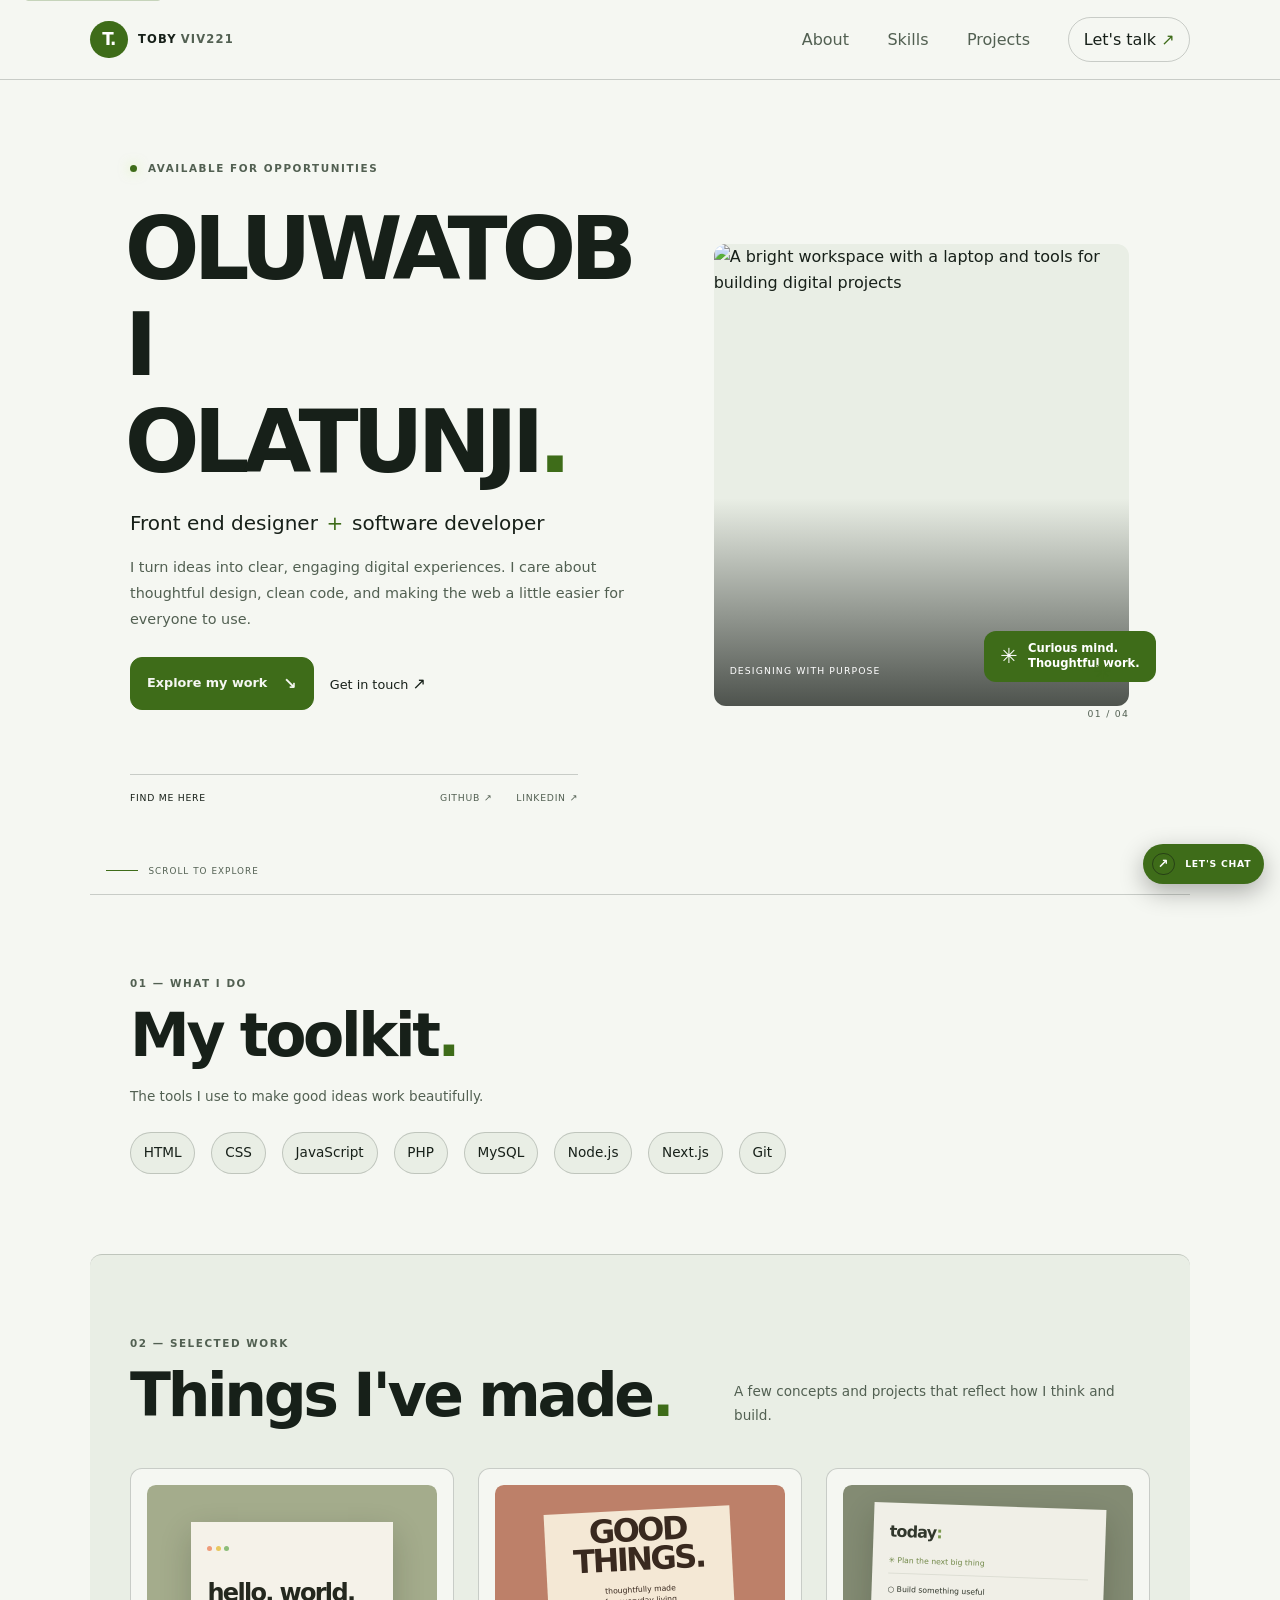
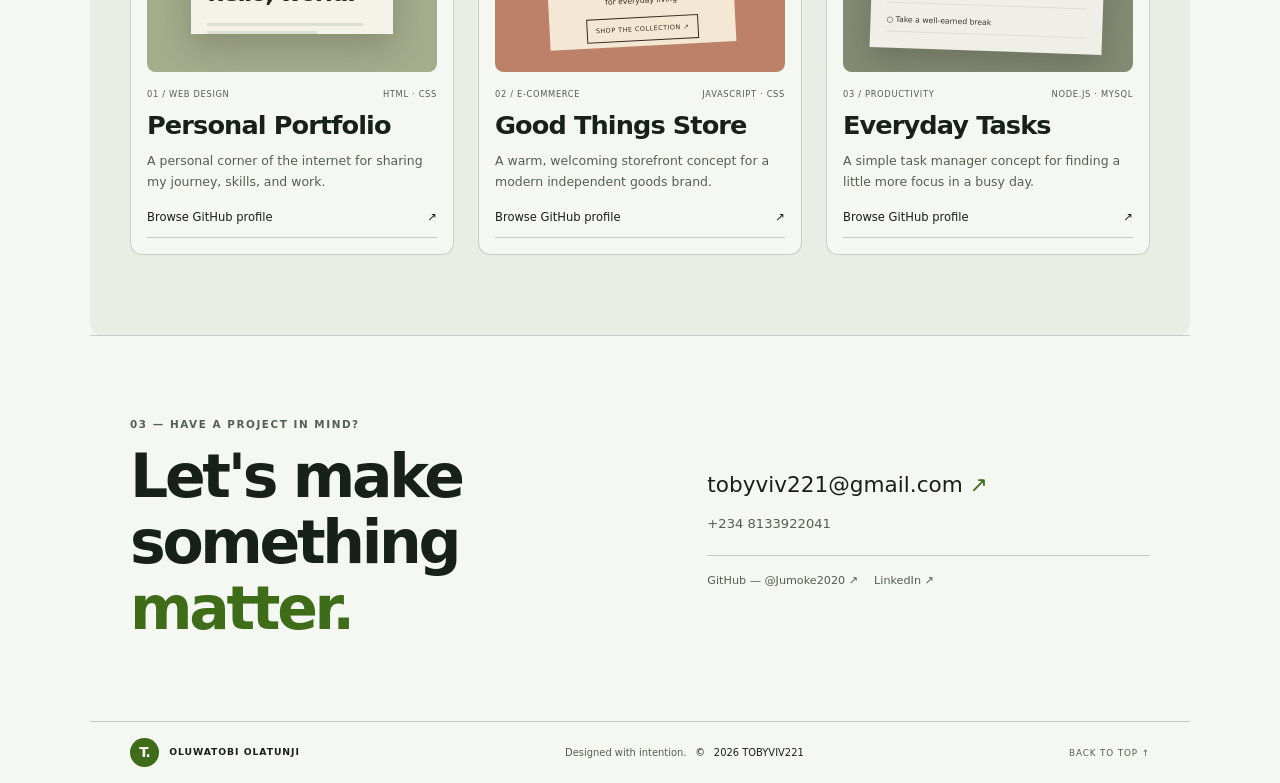
==== commit b0e5889d: "Update HTML metadata for improved SEO and accessibility; enhance CSS variables for better theming an" ====
--- a/index.html
+++ b/index.html
@@ -7,12 +7,25 @@
       name="description"
       content="Meet Oluwatobi Olatunji, a front end designer and software developer creating thoughtful digital experiences."
     >
-    <meta name="theme-color" content="#111713">
+    <meta property="og:title" content="Mr T Initiatives — Oluwatobi Olatunji">
+    <meta
+      property="og:description"
+      content="Meet Oluwatobi Olatunji, a front end designer and software developer creating thoughtful digital experiences."
+    >
+    <meta property="og:type" content="website">
+    <meta name="theme-color" content="#f5f7f2">
+    <meta name="theme-color" content="#111713" media="(prefers-color-scheme: dark)">
     <title>Mr T Initiatives — Oluwatobi Olatunji</title>
+    <link rel="preconnect" href="https://images.unsplash.com" crossorigin>
+    <link
+      rel="icon"
+      href="data:image/svg+xml,%3Csvg xmlns='http://www.w3.org/2000/svg' viewBox='0 0 64 64'%3E%3Crect width='64' height='64' rx='32' fill='%233e6c19'/%3E%3Ctext x='32' y='43' fill='%23ffffff' font-family='Arial,sans-serif' font-size='38' font-weight='700' text-anchor='middle'%3ET.%3C/text%3E%3C/svg%3E"
+    >
     <link rel="stylesheet" href="styles.css">
     <script src="script.js" defer></script>
   </head>
   <body>
+    <a class="skip-link" href="#main-content">Skip to content</a>
     <header class="site-header">
       <a class="brand" href="#about" aria-label="Oluwatobi Olatunji home">
         <span class="brand-mark">T.</span>
@@ -30,7 +43,7 @@
       </nav>
     </header>
 
-    <main>
+    <main id="main-content" tabindex="-1">
       <section class="hero section-wrap" id="about" aria-labelledby="hero-title">
         <div class="hero-copy">
           <p class="eyebrow"><span class="status-dot"></span> AVAILABLE FOR OPPORTUNITIES</p>
@@ -46,7 +59,7 @@
           </div>
           <div class="hero-social">
             <span>FIND ME HERE</span>
-            <a href="https://github.com/Jumoke2020" target="_blank" rel="noreferrer">GITHUB ↗</a>
+            <a href="https://github.com/Jumoke2020" target="_blank" rel="noreferrer" aria-label="GitHub profile (opens in a new tab)">GITHUB ↗</a>
             <a href="https://www.linkedin.com/" target="_blank" rel="noreferrer">LINKEDIN ↗</a>
           </div>
         </div>
@@ -54,10 +67,13 @@
           <div class="image-frame">
             <img
               src="https://images.unsplash.com/photo-1498050108023-c5249f4df085?auto=format&amp;fit=crop&amp;w=1200&amp;q=85"
+              srcset="https://images.unsplash.com/photo-1498050108023-c5249f4df085?auto=format&amp;fit=crop&amp;w=640&amp;q=80 640w, https://images.unsplash.com/photo-1498050108023-c5249f4df085?auto=format&amp;fit=crop&amp;w=960&amp;q=80 960w, https://images.unsplash.com/photo-1498050108023-c5249f4df085?auto=format&amp;fit=crop&amp;w=1200&amp;q=85 1200w"
+              sizes="(min-width: 1100px) 480px, (min-width: 768px) 42vw, calc(100vw - 2rem)"
               alt="A bright workspace with a laptop and tools for building digital projects"
               width="1200"
               height="800"
               fetchpriority="high"
+              decoding="async"
             >
             <div class="image-caption"><span>DESIGNING WITH PURPOSE</span><span>✳</span></div>
           </div>
@@ -99,21 +115,21 @@
             <div class="project-meta"><span>01 / WEB DESIGN</span><span>HTML · CSS</span></div>
             <h3>Personal Portfolio</h3>
             <p>A personal corner of the internet for sharing my journey, skills, and work.</p>
-            <a href="https://github.com/Jumoke2020" target="_blank" rel="noreferrer" aria-label="View Personal Portfolio on GitHub">View project <span aria-hidden="true">↗</span></a>
+            <a href="https://github.com/Jumoke2020" target="_blank" rel="noreferrer" aria-label="Browse Jumoke2020's GitHub profile (opens in a new tab)">Browse GitHub profile <span aria-hidden="true">↗</span></a>
           </article>
           <article class="project-card">
             <div class="project-art project-art-two" aria-hidden="true"><span class="art-shop"><b>GOOD<br>THINGS.</b><i>thoughtfully made<br>for everyday living</i><em>SHOP THE COLLECTION ↗</em></span></div>
             <div class="project-meta"><span>02 / E-COMMERCE</span><span>JAVASCRIPT · CSS</span></div>
             <h3>Good Things Store</h3>
             <p>A warm, welcoming storefront concept for a modern independent goods brand.</p>
-            <a href="https://github.com/Jumoke2020" target="_blank" rel="noreferrer" aria-label="View Good Things Store on GitHub">View project <span aria-hidden="true">↗</span></a>
+            <a href="https://github.com/Jumoke2020" target="_blank" rel="noreferrer" aria-label="Browse Jumoke2020's GitHub profile (opens in a new tab)">Browse GitHub profile <span aria-hidden="true">↗</span></a>
           </article>
           <article class="project-card">
             <div class="project-art project-art-three" aria-hidden="true"><span class="art-task"><b>today<span>:</span></b><i>✳ Plan the next big thing</i><i>○ Build something useful</i><i>○ Take a well-earned break</i></span></div>
             <div class="project-meta"><span>03 / PRODUCTIVITY</span><span>NODE.JS · MYSQL</span></div>
             <h3>Everyday Tasks</h3>
             <p>A simple task manager concept for finding a little more focus in a busy day.</p>
-            <a href="https://github.com/Jumoke2020" target="_blank" rel="noreferrer" aria-label="View Everyday Tasks on GitHub">View project <span aria-hidden="true">↗</span></a>
+            <a href="https://github.com/Jumoke2020" target="_blank" rel="noreferrer" aria-label="Browse Jumoke2020's GitHub profile (opens in a new tab)">Browse GitHub profile <span aria-hidden="true">↗</span></a>
           </article>
         </div>
       </section>
--- a/styles.css
+++ b/styles.css
@@ -1,11 +1,13 @@
 /* Establish the portfolio color, spacing, and sizing system. */
 :root {
-  color-scheme: dark;
-  --color-bg: #111713;
-  --color-surface: #1a231c;
-  --color-text: #f0f1e9;
-  --color-muted: #a4ada1;
-  --color-accent: #c3f36b;
+  color-scheme: light;
+  --color-bg: #f5f7f2;
+  --color-surface: #e9eee5;
+  --color-text: #172019;
+  --color-muted: #526052;
+  --color-accent: #3e6c19;
+  --color-on-accent: #ffffff;
+  --color-border: rgba(23, 32, 25, 0.2);
   --space-1: 0.35rem;
   --space-2: 0.65rem;
   --space-3: 1rem;
@@ -105,11 +107,29 @@
   outline-offset: 4px;
 }
 
+/* Reveal a keyboard-only shortcut to the main landmark. */
+.skip-link {
+  background: var(--color-accent);
+  border-radius: var(--radius);
+  color: var(--color-on-accent);
+  left: var(--space-3);
+  padding: var(--space-2) var(--space-3);
+  position: fixed;
+  top: var(--space-2);
+  transform: translateY(calc(-100% - var(--space-2)));
+  z-index: 20;
+}
+
+.skip-link:focus {
+  color: var(--color-on-accent);
+  transform: translateY(0);
+}
+
 /* Center the page header and keep it available while scrolling. */
 .site-header {
   align-items: center;
   background: var(--color-bg);
-  border-bottom: 1px solid rgba(240, 241, 233, 0.12);
+  border-bottom: 1px solid var(--color-border);
   display: flex;
   height: 4.5rem;
   justify-content: space-between;
@@ -134,7 +154,7 @@
   align-items: center;
   background: var(--color-accent);
   border-radius: 50%;
-  color: var(--color-bg);
+  color: var(--color-on-accent);
   display: inline-flex;
   flex-shrink: 0;
   font-size: 1.05rem;
@@ -188,7 +208,7 @@
 .site-nav {
   align-items: stretch;
   background: var(--color-surface);
-  border-bottom: 1px solid rgba(240, 241, 233, 0.12);
+  border-bottom: 1px solid var(--color-border);
   display: flex;
   flex-direction: column;
   gap: 0;
@@ -214,14 +234,14 @@
 }
 
 .site-nav > a:not(.nav-contact) {
-  border-bottom: 1px solid rgba(240, 241, 233, 0.12);
+  border-bottom: 1px solid var(--color-border);
   color: var(--color-muted);
   padding: var(--space-3) 0;
 }
 
 .nav-contact {
   align-self: flex-start;
-  border: 1px solid rgba(240, 241, 233, 0.2);
+  border: 1px solid var(--color-border);
   border-radius: 999px;
   margin-top: var(--space-2);
   padding: 0.55rem 0.9rem;
@@ -335,7 +355,7 @@
 
 .hero-social {
   align-items: center;
-  border-top: 1px solid rgba(240, 241, 233, 0.12);
+  border-top: 1px solid var(--color-border);
   color: var(--color-muted);
   display: flex;
   flex-wrap: wrap;
@@ -410,7 +430,7 @@
   background: var(--color-accent);
   border-radius: var(--radius);
   bottom: var(--space-5);
-  color: var(--color-bg);
+  color: var(--color-on-accent);
   display: flex;
   font-size: 0.72rem;
   font-weight: 600;
@@ -454,7 +474,7 @@
 
 /* Give the toolkit section clear hierarchy and flexible skill badges. */
 .content-section {
-  border-top: 1px solid rgba(240, 241, 233, 0.12);
+  border-top: 1px solid var(--color-border);
   padding-bottom: var(--space-6);
   padding-top: var(--space-6);
 }
@@ -483,7 +503,7 @@
 .skills-grid li {
   align-items: center;
   background: var(--color-surface);
-  border: 1px solid rgba(240, 241, 233, 0.12);
+  border: 1px solid var(--color-border);
   border-radius: 999px;
   display: inline-flex;
   gap: var(--space-2);
@@ -529,7 +549,7 @@
 
 .project-card {
   background: var(--color-bg);
-  border: 1px solid rgba(240, 241, 233, 0.1);
+  border: 1px solid var(--color-border);
   border-radius: var(--radius);
   min-width: 0;
   overflow: hidden;
@@ -704,7 +724,7 @@
 }
 
 .project-card > a {
-  border-bottom: 1px solid rgba(240, 241, 233, 0.15);
+  border-bottom: 1px solid var(--color-border);
   display: flex;
   font-size: 0.72rem;
   justify-content: space-between;
@@ -714,7 +734,7 @@
 
 /* Align contact details and footer content with the page container. */
 .contact-section {
-  border-top: 1px solid rgba(240, 241, 233, 0.12);
+  border-top: 1px solid var(--color-border);
   display: grid;
   gap: var(--space-4);
   grid-template-columns: minmax(0, 1fr);
@@ -749,7 +769,7 @@
 }
 
 .contact-socials {
-  border-top: 1px solid rgba(240, 241, 233, 0.12);
+  border-top: 1px solid var(--color-border);
   display: flex;
   flex-direction: column;
   font-size: 0.7rem;
@@ -768,7 +788,7 @@
   border-radius: 999px;
   bottom: var(--space-3);
   box-shadow: 0 8px 24px rgba(0, 0, 0, 0.3);
-  color: var(--color-bg);
+  color: var(--color-on-accent);
   display: flex;
   font-size: 0.58rem;
   font-weight: 700;
@@ -782,7 +802,7 @@
 
 .whatsapp-float:hover {
   background: var(--color-text);
-  color: var(--color-bg);
+  color: var(--color-on-accent);
   transform: translateY(-2px);
 }
 
@@ -799,7 +819,7 @@
 
 .site-footer {
   align-items: flex-start;
-  border-top: 1px solid rgba(240, 241, 233, 0.12);
+  border-top: 1px solid var(--color-border);
   color: var(--color-muted);
   display: flex;
   flex-wrap: wrap;
@@ -1006,12 +1026,33 @@
   }
 }
 
-/* Respect visitors who prefer reduced animation. */
+/* Use the dark palette when the visitor prefers a dark appearance. */
+@media (prefers-color-scheme: dark) {
+  :root {
+    color-scheme: dark;
+    --color-bg: #111713;
+    --color-surface: #1a231c;
+    --color-text: #f0f1e9;
+    --color-muted: #a4ada1;
+    --color-accent: #c3f36b;
+    --color-on-accent: #111713;
+    --color-border: rgba(240, 241, 233, 0.2);
+  }
+}
+
+/* Disable motion for visitors who request reduced animation. */
 @media (prefers-reduced-motion: reduce) {
   *,
   *::before,
   *::after {
     scroll-behavior: auto !important;
-    transition-duration: 0.01ms !important;
-  }
-}
+    transition: none !important;
+    animation: none !important;
+  }
+
+  .project-card:hover,
+  .image-frame:hover img,
+  .whatsapp-float:hover {
+    transform: none;
+  }
+}
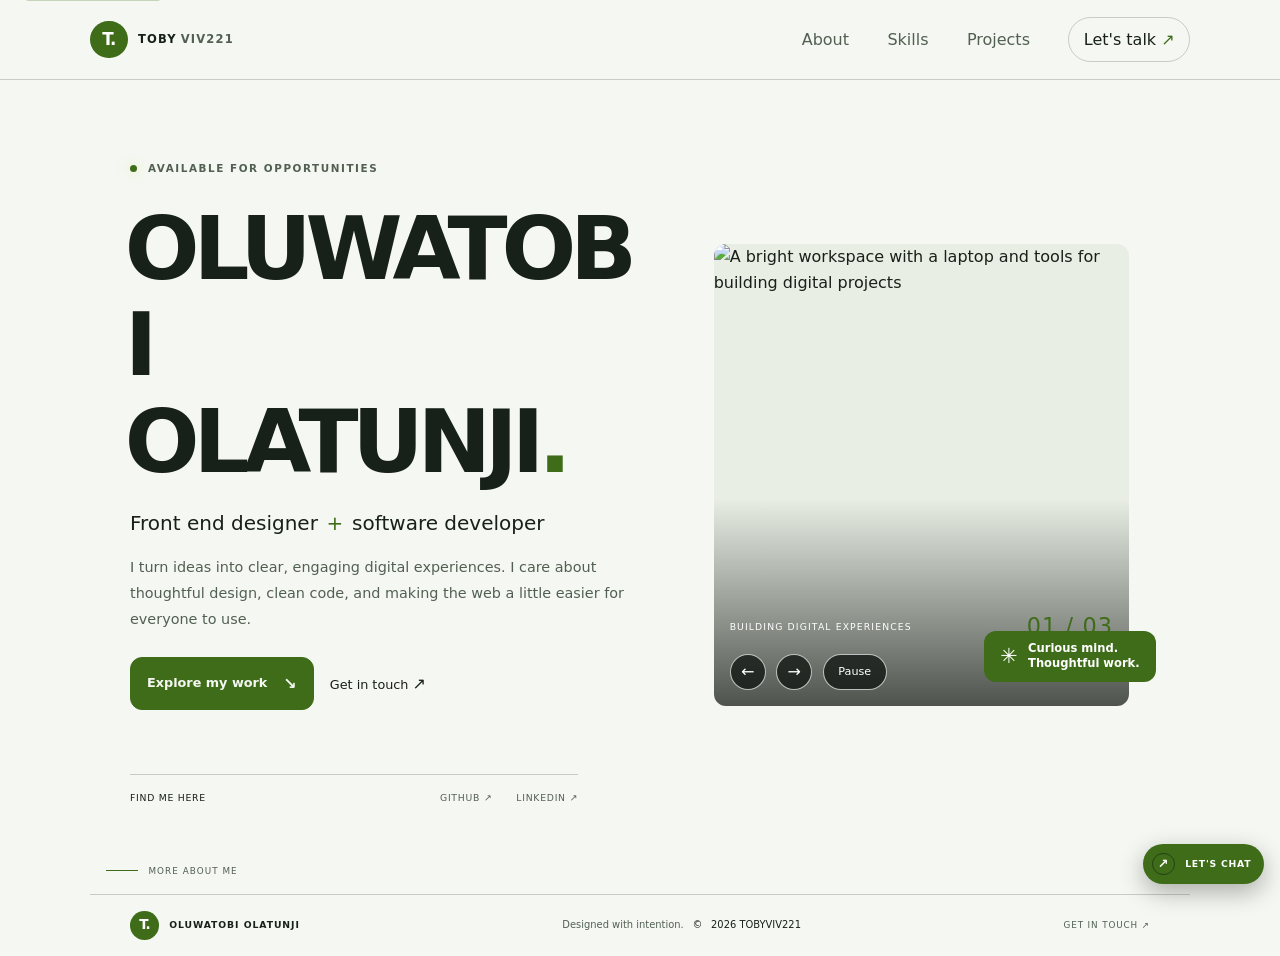
==== commit db0a461b: "feat: add about, contact, projects, and skills pages; enhance navigation and accessibility - Impleme" ====
--- a/index.html
+++ b/index.html
@@ -3,31 +3,23 @@
   <head>
     <meta charset="utf-8">
     <meta name="viewport" content="width=device-width, initial-scale=1">
-    <meta
-      name="description"
-      content="Meet Oluwatobi Olatunji, a front end designer and software developer creating thoughtful digital experiences."
-    >
+    <meta name="description" content="Oluwatobi Olatunji is a front end designer and software developer creating thoughtful digital experiences.">
     <meta property="og:title" content="Mr T Initiatives — Oluwatobi Olatunji">
-    <meta
-      property="og:description"
-      content="Meet Oluwatobi Olatunji, a front end designer and software developer creating thoughtful digital experiences."
-    >
+    <meta property="og:description" content="Explore the portfolio of Oluwatobi Olatunji, front end designer and software developer.">
     <meta property="og:type" content="website">
     <meta name="theme-color" content="#f5f7f2">
     <meta name="theme-color" content="#111713" media="(prefers-color-scheme: dark)">
     <title>Mr T Initiatives — Oluwatobi Olatunji</title>
     <link rel="preconnect" href="https://images.unsplash.com" crossorigin>
-    <link
-      rel="icon"
-      href="data:image/svg+xml,%3Csvg xmlns='http://www.w3.org/2000/svg' viewBox='0 0 64 64'%3E%3Crect width='64' height='64' rx='32' fill='%233e6c19'/%3E%3Ctext x='32' y='43' fill='%23ffffff' font-family='Arial,sans-serif' font-size='38' font-weight='700' text-anchor='middle'%3ET.%3C/text%3E%3C/svg%3E"
-    >
+    <link rel="icon" href="data:image/svg+xml,%3Csvg xmlns='http://www.w3.org/2000/svg' viewBox='0 0 64 64'%3E%3Crect width='64' height='64' rx='32' fill='%233e6c19'/%3E%3Ctext x='32' y='43' fill='%23ffffff' font-family='Arial,sans-serif' font-size='38' font-weight='700' text-anchor='middle'%3ET.%3C/text%3E%3C/svg%3E">
     <link rel="stylesheet" href="styles.css">
     <script src="script.js" defer></script>
+    <script src="portfolio.js" defer></script>
   </head>
   <body>
     <a class="skip-link" href="#main-content">Skip to content</a>
     <header class="site-header">
-      <a class="brand" href="#about" aria-label="Oluwatobi Olatunji home">
+      <a class="brand" href="index.html" aria-label="Oluwatobi Olatunji home">
         <span class="brand-mark">T.</span>
         <span>TOBY<span class="brand-muted">VIV221</span></span>
       </a>
@@ -36,15 +28,15 @@
         <span class="menu-icon" aria-hidden="true"><span></span><span></span></span>
       </button>
       <nav class="site-nav" id="primary-nav" aria-label="Main navigation">
-        <a href="#about">About</a>
-        <a href="#skills">Skills</a>
-        <a href="#projects">Projects</a>
-        <a class="nav-contact" href="#contact">Let's talk <span aria-hidden="true">↗</span></a>
+        <a href="about.html">About</a>
+        <a href="skills.html">Skills</a>
+        <a href="projects.html">Projects</a>
+        <a class="nav-contact" href="contact.html">Let's talk <span aria-hidden="true">↗</span></a>
       </nav>
     </header>
 
     <main id="main-content" tabindex="-1">
-      <section class="hero section-wrap" id="about" aria-labelledby="hero-title">
+      <section class="hero section-wrap" aria-labelledby="hero-title">
         <div class="hero-copy">
           <p class="eyebrow"><span class="status-dot"></span> AVAILABLE FOR OPPORTUNITIES</p>
           <h1 id="hero-title">OLUWATOBI<br>OLATUNJI<span class="accent">.</span></h1>
@@ -54,110 +46,61 @@
             clean code, and making the web a little easier for everyone to use.
           </p>
           <div class="hero-actions">
-            <a class="button button-primary" href="#projects">Explore my work <span aria-hidden="true">↘</span></a>
-            <a class="text-link" href="mailto:tobyviv221@gmail.com">Get in touch <span aria-hidden="true">↗</span></a>
+            <a class="button button-primary" href="projects.html">Explore my work <span aria-hidden="true">↘</span></a>
+            <a class="text-link" href="contact.html">Get in touch <span aria-hidden="true">↗</span></a>
           </div>
           <div class="hero-social">
             <span>FIND ME HERE</span>
-            <a href="https://github.com/Jumoke2020" target="_blank" rel="noreferrer" aria-label="GitHub profile (opens in a new tab)">GITHUB ↗</a>
+            <a href="https://github.com/Jumoke2020" target="_blank" rel="noreferrer">GITHUB ↗</a>
             <a href="https://www.linkedin.com/" target="_blank" rel="noreferrer">LINKEDIN ↗</a>
           </div>
         </div>
         <div class="hero-visual">
-          <div class="image-frame">
-            <img
+          <div class="image-frame" data-slider role="group" aria-label="Portfolio image slideshow">
+            <img class="slider-image is-active"
               src="https://images.unsplash.com/photo-1498050108023-c5249f4df085?auto=format&amp;fit=crop&amp;w=1200&amp;q=85"
               srcset="https://images.unsplash.com/photo-1498050108023-c5249f4df085?auto=format&amp;fit=crop&amp;w=640&amp;q=80 640w, https://images.unsplash.com/photo-1498050108023-c5249f4df085?auto=format&amp;fit=crop&amp;w=960&amp;q=80 960w, https://images.unsplash.com/photo-1498050108023-c5249f4df085?auto=format&amp;fit=crop&amp;w=1200&amp;q=85 1200w"
               sizes="(min-width: 1100px) 480px, (min-width: 768px) 42vw, calc(100vw - 2rem)"
               alt="A bright workspace with a laptop and tools for building digital projects"
-              width="1200"
-              height="800"
-              fetchpriority="high"
-              decoding="async"
-            >
-            <div class="image-caption"><span>DESIGNING WITH PURPOSE</span><span>✳</span></div>
+              width="1200" height="800" fetchpriority="high" decoding="async">
+            <img class="slider-image"
+              src="https://images.unsplash.com/photo-1519389950473-47ba0277781c?auto=format&amp;fit=crop&amp;w=1200&amp;q=85"
+              alt="Developers collaborating around a laptop in a bright workspace"
+              width="1200" height="800" loading="lazy" decoding="async" aria-hidden="true">
+            <img class="slider-image"
+              src="https://images.unsplash.com/photo-1522071820081-009f0129c71c?auto=format&amp;fit=crop&amp;w=1200&amp;q=85"
+              alt="A team working together on a digital project"
+              width="1200" height="800" loading="lazy" decoding="async" aria-hidden="true">
+            <div class="image-caption">
+              <span>BUILDING DIGITAL EXPERIENCES</span>
+              <span class="slider-count" aria-live="polite">01 / 03</span>
+            </div>
+            <div class="slider-controls" aria-label="Slideshow controls">
+              <button type="button" data-slide="previous" aria-label="Previous image">←</button>
+              <button type="button" data-slide="next" aria-label="Next image">→</button>
+              <button type="button" data-slide="toggle" aria-label="Pause slideshow" aria-pressed="false">Pause</button>
+            </div>
           </div>
           <div class="floating-note"><span class="note-icon">✳</span><span>Curious mind.<br>Thoughtful work.</span></div>
-          <span class="hero-index">01 / 04</span>
         </div>
-        <a class="scroll-cue" href="#skills"><span class="scroll-line"></span> SCROLL TO EXPLORE</a>
-      </section>
-
-      <section class="content-section section-wrap" id="skills" aria-labelledby="skills-title">
-        <div class="section-heading">
-          <p class="eyebrow">01 — WHAT I DO</p>
-          <h2 id="skills-title">My toolkit<span class="accent">.</span></h2>
-          <p class="section-intro">The tools I use to make good ideas work beautifully.</p>
-        </div>
-        <ul class="skills-grid">
-          <li><span class="skill-number">01</span><span>HTML</span><span class="skill-arrow">↗</span></li>
-          <li><span class="skill-number">02</span><span>CSS</span><span class="skill-arrow">↗</span></li>
-          <li><span class="skill-number">03</span><span>JavaScript</span><span class="skill-arrow">↗</span></li>
-          <li><span class="skill-number">04</span><span>PHP</span><span class="skill-arrow">↗</span></li>
-          <li><span class="skill-number">05</span><span>MySQL</span><span class="skill-arrow">↗</span></li>
-          <li><span class="skill-number">06</span><span>Node.js</span><span class="skill-arrow">↗</span></li>
-          <li><span class="skill-number">07</span><span>Next.js</span><span class="skill-arrow">↗</span></li>
-          <li><span class="skill-number">08</span><span>Git</span><span class="skill-arrow">↗</span></li>
-        </ul>
-      </section>
-
-      <section class="content-section projects-section section-wrap" id="projects" aria-labelledby="projects-title">
-        <div class="section-heading projects-heading">
-          <div>
-            <p class="eyebrow">02 — SELECTED WORK</p>
-            <h2 id="projects-title">Things I've made<span class="accent">.</span></h2>
-          </div>
-          <p class="section-intro">A few concepts and projects that reflect how I think and build.</p>
-        </div>
-        <div class="project-grid">
-          <article class="project-card">
-            <div class="project-art project-art-one" aria-hidden="true"><span class="art-window"><i></i><i></i><i></i><b>hello, world.</b><em></em><em></em></span></div>
-            <div class="project-meta"><span>01 / WEB DESIGN</span><span>HTML · CSS</span></div>
-            <h3>Personal Portfolio</h3>
-            <p>A personal corner of the internet for sharing my journey, skills, and work.</p>
-            <a href="https://github.com/Jumoke2020" target="_blank" rel="noreferrer" aria-label="Browse Jumoke2020's GitHub profile (opens in a new tab)">Browse GitHub profile <span aria-hidden="true">↗</span></a>
-          </article>
-          <article class="project-card">
-            <div class="project-art project-art-two" aria-hidden="true"><span class="art-shop"><b>GOOD<br>THINGS.</b><i>thoughtfully made<br>for everyday living</i><em>SHOP THE COLLECTION ↗</em></span></div>
-            <div class="project-meta"><span>02 / E-COMMERCE</span><span>JAVASCRIPT · CSS</span></div>
-            <h3>Good Things Store</h3>
-            <p>A warm, welcoming storefront concept for a modern independent goods brand.</p>
-            <a href="https://github.com/Jumoke2020" target="_blank" rel="noreferrer" aria-label="Browse Jumoke2020's GitHub profile (opens in a new tab)">Browse GitHub profile <span aria-hidden="true">↗</span></a>
-          </article>
-          <article class="project-card">
-            <div class="project-art project-art-three" aria-hidden="true"><span class="art-task"><b>today<span>:</span></b><i>✳ Plan the next big thing</i><i>○ Build something useful</i><i>○ Take a well-earned break</i></span></div>
-            <div class="project-meta"><span>03 / PRODUCTIVITY</span><span>NODE.JS · MYSQL</span></div>
-            <h3>Everyday Tasks</h3>
-            <p>A simple task manager concept for finding a little more focus in a busy day.</p>
-            <a href="https://github.com/Jumoke2020" target="_blank" rel="noreferrer" aria-label="Browse Jumoke2020's GitHub profile (opens in a new tab)">Browse GitHub profile <span aria-hidden="true">↗</span></a>
-          </article>
-        </div>
-      </section>
-
-      <section class="contact-section section-wrap" id="contact" aria-labelledby="contact-title">
-        <div>
-          <p class="eyebrow">03 — HAVE A PROJECT IN MIND?</p>
-          <h2 id="contact-title">Let's make<br>something <span class="accent">matter.</span></h2>
-        </div>
-        <div class="contact-details">
-          <a class="contact-email" href="mailto:tobyviv221@gmail.com">tobyviv221@gmail.com <span aria-hidden="true">↗</span></a>
-          <a href="tel:+2348133922041">+234 8133922041</a>
-          <div class="contact-socials">
-            <a href="https://github.com/Jumoke2020" target="_blank" rel="noreferrer">GitHub — @Jumoke2020 ↗</a>
-            <a href="https://www.linkedin.com/" target="_blank" rel="noreferrer">LinkedIn ↗</a>
-          </div>
-        </div>
+        <a class="scroll-cue" href="about.html"><span class="scroll-line"></span> MORE ABOUT ME</a>
       </section>
     </main>
 
-    <a class="whatsapp-float" href="https://wa.me/2348161806447" target="_blank" rel="noreferrer" aria-label="Chat on WhatsApp at +234 8161806447">
-      <span class="whatsapp-icon" aria-hidden="true">↗</span><span>LET'S CHAT</span>
-    </a>
+    <div class="whatsapp-widget">
+      <button class="whatsapp-float" type="button" aria-expanded="false" aria-controls="whatsapp-options">
+        <span class="whatsapp-icon" aria-hidden="true">↗</span><span>LET'S CHAT</span>
+      </button>
+      <div class="whatsapp-options" id="whatsapp-options" hidden>
+        <a href="https://wa.me/2348133922041" target="_blank" rel="noreferrer">WhatsApp · +234 8133922041</a>
+        <a href="https://wa.me/2348161806447" target="_blank" rel="noreferrer">WhatsApp · +234 8161806447</a>
+      </div>
+    </div>
 
     <footer class="site-footer">
-      <a class="brand" href="#about"><span class="brand-mark">T.</span><span>OLUWATOBI OLATUNJI</span></a>
+      <a class="brand" href="index.html"><span class="brand-mark">T.</span><span>OLUWATOBI OLATUNJI</span></a>
       <p>Designed with intention. <span>© <span id="current-year">2026</span> TOBYVIV221</span></p>
-      <a href="#about">BACK TO TOP ↑</a>
+      <a href="contact.html">GET IN TOUCH ↗</a>
     </footer>
   </body>
 </html>
--- a/styles.css
+++ b/styles.css
@@ -32,7 +32,7 @@
 
 html {
   scroll-behavior: smooth;
-  scroll-padding-top: 5.5rem;
+  scroll-padding-top: calc(4.5rem + var(--space-3));
   -webkit-text-size-adjust: 100%;
   text-size-adjust: 100%;
 }
@@ -58,6 +58,11 @@
 
 img {
   height: auto;
+}
+
+/* Keep anchored sections clear of the sticky site header on every screen. */
+section {
+  scroll-margin-top: calc(4.5rem + var(--space-3));
 }
 
 button,
@@ -262,7 +267,7 @@
 }
 
 .section-wrap[id] {
-  scroll-margin-top: 5.5rem;
+  scroll-margin-top: calc(4.5rem + var(--space-3));
 }
 
 /* Introduce the portfolio with readable copy and a responsive feature image. */
@@ -860,6 +865,14 @@
 
 /* Expand navigation and use side-by-side layouts on tablets and up. */
 @media (min-width: 768px) {
+  html {
+    scroll-padding-top: calc(5rem + var(--space-3));
+  }
+
+  section {
+    scroll-margin-top: calc(5rem + var(--space-3));
+  }
+
   .site-header {
     height: 5rem;
     padding-left: 6%;
@@ -1056,3 +1069,234 @@
     transform: none;
   }
 }
+
+/* Crossfade the copyright-free Unsplash workspace slides inside the hero frame. */
+.image-frame[data-slider] {
+  isolation: isolate;
+}
+
+.image-frame[data-slider] .slider-image {
+  inset: 0;
+  opacity: 0;
+  position: absolute;
+  transition: opacity 700ms ease;
+}
+
+.image-frame[data-slider] .slider-image.is-active {
+  opacity: 1;
+}
+
+.image-frame[data-slider] .image-caption {
+  bottom: 3.8rem;
+  z-index: 2;
+}
+
+/* Keep slideshow controls visible and operable over the hero photography. */
+.slider-controls {
+  align-items: center;
+  bottom: var(--space-3);
+  display: flex;
+  gap: var(--space-2);
+  left: var(--space-3);
+  position: absolute;
+  z-index: 3;
+}
+
+.slider-controls button {
+  background: rgba(17, 23, 19, 0.78);
+  border: 1px solid rgba(255, 255, 255, 0.7);
+  border-radius: 999px;
+  color: #fff;
+  cursor: pointer;
+  min-height: 2.25rem;
+  min-width: 2.25rem;
+  padding: 0 var(--space-2);
+}
+
+.slider-controls button[data-slide="toggle"] {
+  font-size: 0.7rem;
+  min-width: 4rem;
+}
+
+.slider-controls button:hover {
+  background: var(--color-accent);
+  color: var(--color-on-accent);
+}
+
+/* Offer both WhatsApp numbers from one floating contact control. */
+.whatsapp-widget {
+  bottom: var(--space-3);
+  position: fixed;
+  right: var(--space-3);
+  z-index: 15;
+}
+
+.whatsapp-float {
+  border: 0;
+  cursor: pointer;
+  position: static;
+}
+
+.whatsapp-options {
+  background: var(--color-surface);
+  border: 1px solid var(--color-border);
+  border-radius: var(--radius);
+  bottom: calc(100% + var(--space-2));
+  box-shadow: 0 0.8rem 2rem rgba(0, 0, 0, 0.2);
+  display: grid;
+  gap: var(--space-1);
+  min-width: min(18rem, calc(100vw - 2rem));
+  padding: var(--space-2);
+  position: absolute;
+  right: 0;
+}
+
+.whatsapp-options[hidden] {
+  display: none;
+}
+
+.whatsapp-options a {
+  border-radius: calc(var(--radius) / 2);
+  color: var(--color-text);
+  font-size: 0.76rem;
+  padding: var(--space-2);
+}
+
+.whatsapp-options a:hover,
+.whatsapp-options a:focus-visible {
+  background: var(--color-bg);
+  color: var(--color-accent);
+}
+
+/* Give each dedicated navigation page a shared, readable content layout. */
+.page-main {
+  min-height: 65vh;
+  padding-bottom: var(--space-6);
+  padding-top: var(--space-6);
+}
+
+.page-heading {
+  margin-bottom: var(--space-5);
+  max-width: 48rem;
+}
+
+.page-heading h1 {
+  margin-top: var(--space-3);
+}
+
+.page-heading .section-intro {
+  max-width: 38rem;
+}
+
+.about-layout {
+  align-items: start;
+  display: grid;
+  gap: var(--space-5);
+  grid-template-columns: minmax(0, 1fr);
+}
+
+.about-copy {
+  display: grid;
+  gap: var(--space-3);
+}
+
+.about-copy h2,
+.skills-detail h2 {
+  font-size: clamp(1.5rem, 5vw, 2.2rem);
+}
+
+.about-copy p {
+  color: var(--color-muted);
+  max-width: 40rem;
+}
+
+.about-copy .button {
+  justify-self: start;
+  margin-top: var(--space-2);
+}
+
+.about-photo {
+  background: var(--color-surface);
+  border-radius: var(--radius);
+  overflow: hidden;
+}
+
+.about-photo img {
+  aspect-ratio: 1.35;
+  object-fit: cover;
+  width: 100%;
+}
+
+.about-photo figcaption {
+  color: var(--color-muted);
+  font-size: 0.75rem;
+  padding: var(--space-2) var(--space-3);
+}
+
+/* Separate the skills groups while keeping the requested pill-badge style. */
+.skills-detail {
+  border-top: 1px solid var(--color-border);
+  margin-top: var(--space-5);
+  padding-top: var(--space-4);
+}
+
+.skills-detail .section-intro {
+  max-width: 42rem;
+}
+
+/* Set project page headings to the same scale as portfolio cards. */
+.project-card h2 {
+  font-size: clamp(1.2rem, 4vw, 1.6rem);
+  letter-spacing: -0.035em;
+  margin-top: var(--space-2);
+}
+
+/* Refine the contact page spacing without changing the shared contact layout. */
+.contact-page {
+  border-top: 0;
+  min-height: 55vh;
+  padding-bottom: var(--space-5);
+  padding-top: var(--space-3);
+}
+
+/* Keep the gallery and biography comfortable on tablet layouts. */
+@media (min-width: 768px) {
+  .about-layout {
+    gap: var(--space-5);
+    grid-template-columns: minmax(0, 1.1fr) minmax(16rem, 0.9fr);
+  }
+
+  .whatsapp-options {
+    min-width: 19rem;
+  }
+}
+
+/* Restore generous page rhythm on larger screens. */
+@media (min-width: 1024px) {
+  .page-main {
+    padding-bottom: var(--space-6);
+    padding-top: calc(var(--space-6) + var(--space-3));
+  }
+
+  .about-layout {
+    gap: var(--space-6);
+  }
+}
+
+/* Prevent automatic slide movement when motion reduction is requested. */
+@media (prefers-reduced-motion: reduce) {
+  .image-frame[data-slider] .slider-image {
+    transition: none;
+  }
+}
+
+/* Identify the current page in the shared navigation. */
+.site-nav a[aria-current="page"] {
+  color: var(--color-accent);
+  text-decoration: underline;
+  text-underline-offset: 0.35em;
+}
+
+.site-nav .nav-contact[aria-current="page"] {
+  border-color: var(--color-accent);
+}
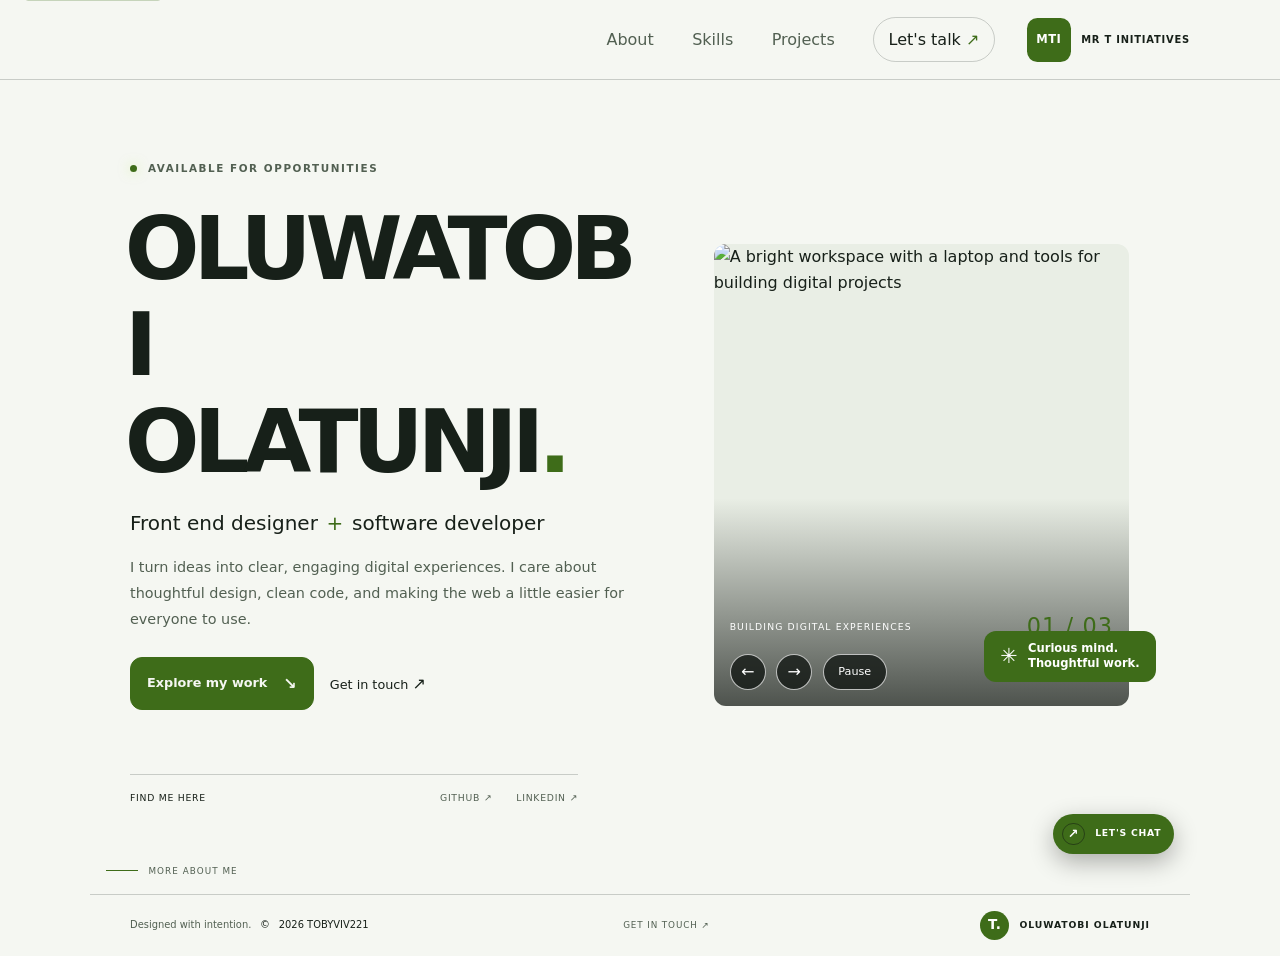
==== commit 7d66be02: "feat: update branding and improve accessibility across all pages; enhance layout and responsiveness" ====
--- a/index.html
+++ b/index.html
@@ -20,8 +20,8 @@
     <a class="skip-link" href="#main-content">Skip to content</a>
     <header class="site-header">
       <a class="brand" href="index.html" aria-label="Oluwatobi Olatunji home">
-        <span class="brand-mark">T.</span>
-        <span>TOBY<span class="brand-muted">VIV221</span></span>
+        <span class="brand-mark" aria-hidden="true">MTI</span>
+        <span class="brand-name">MR T INITIATIVES</span>
       </a>
       <button class="menu-toggle" type="button" aria-expanded="false" aria-controls="primary-nav">
         <span class="menu-toggle-label">Menu</span>
@@ -51,8 +51,8 @@
           </div>
           <div class="hero-social">
             <span>FIND ME HERE</span>
-            <a href="https://github.com/Jumoke2020" target="_blank" rel="noreferrer">GITHUB ↗</a>
-            <a href="https://www.linkedin.com/" target="_blank" rel="noreferrer">LINKEDIN ↗</a>
+            <a href="https://github.com/Jumoke2020" target="_blank" rel="noreferrer" aria-label="GitHub profile (opens in a new tab)">GITHUB ↗</a>
+            <a href="https://www.linkedin.com/" target="_blank" rel="noreferrer" aria-label="LinkedIn (opens in a new tab)">LINKEDIN ↗</a>
           </div>
         </div>
         <div class="hero-visual">
@@ -65,10 +65,14 @@
               width="1200" height="800" fetchpriority="high" decoding="async">
             <img class="slider-image"
               src="https://images.unsplash.com/photo-1519389950473-47ba0277781c?auto=format&amp;fit=crop&amp;w=1200&amp;q=85"
+              srcset="https://images.unsplash.com/photo-1519389950473-47ba0277781c?auto=format&amp;fit=crop&amp;w=640&amp;q=80 640w, https://images.unsplash.com/photo-1519389950473-47ba0277781c?auto=format&amp;fit=crop&amp;w=960&amp;q=80 960w, https://images.unsplash.com/photo-1519389950473-47ba0277781c?auto=format&amp;fit=crop&amp;w=1200&amp;q=85 1200w"
+              sizes="(min-width: 1100px) 480px, (min-width: 768px) 42vw, calc(100vw - 2rem)"
               alt="Developers collaborating around a laptop in a bright workspace"
               width="1200" height="800" loading="lazy" decoding="async" aria-hidden="true">
             <img class="slider-image"
               src="https://images.unsplash.com/photo-1522071820081-009f0129c71c?auto=format&amp;fit=crop&amp;w=1200&amp;q=85"
+              srcset="https://images.unsplash.com/photo-1522071820081-009f0129c71c?auto=format&amp;fit=crop&amp;w=640&amp;q=80 640w, https://images.unsplash.com/photo-1522071820081-009f0129c71c?auto=format&amp;fit=crop&amp;w=960&amp;q=80 960w, https://images.unsplash.com/photo-1522071820081-009f0129c71c?auto=format&amp;fit=crop&amp;w=1200&amp;q=85 1200w"
+              sizes="(min-width: 1100px) 480px, (min-width: 768px) 42vw, calc(100vw - 2rem)"
               alt="A team working together on a digital project"
               width="1200" height="800" loading="lazy" decoding="async" aria-hidden="true">
             <div class="image-caption">
@@ -84,18 +88,17 @@
           <div class="floating-note"><span class="note-icon">✳</span><span>Curious mind.<br>Thoughtful work.</span></div>
         </div>
         <a class="scroll-cue" href="about.html"><span class="scroll-line"></span> MORE ABOUT ME</a>
+        <div class="whatsapp-widget">
+          <button class="whatsapp-float" type="button" aria-label="Choose a WhatsApp number" aria-expanded="false" aria-controls="whatsapp-options">
+            <span class="whatsapp-icon" aria-hidden="true">↗</span><span>LET'S CHAT</span>
+          </button>
+          <div class="whatsapp-options" id="whatsapp-options" hidden>
+            <a href="https://wa.me/2348133922041" target="_blank" rel="noreferrer">WhatsApp · +234 8133922041</a>
+            <a href="https://wa.me/2348161806447" target="_blank" rel="noreferrer">WhatsApp · +234 8161806447</a>
+          </div>
+        </div>
       </section>
     </main>
-
-    <div class="whatsapp-widget">
-      <button class="whatsapp-float" type="button" aria-expanded="false" aria-controls="whatsapp-options">
-        <span class="whatsapp-icon" aria-hidden="true">↗</span><span>LET'S CHAT</span>
-      </button>
-      <div class="whatsapp-options" id="whatsapp-options" hidden>
-        <a href="https://wa.me/2348133922041" target="_blank" rel="noreferrer">WhatsApp · +234 8133922041</a>
-        <a href="https://wa.me/2348161806447" target="_blank" rel="noreferrer">WhatsApp · +234 8161806447</a>
-      </div>
-    </div>
 
     <footer class="site-footer">
       <a class="brand" href="index.html"><span class="brand-mark">T.</span><span>OLUWATOBI OLATUNJI</span></a>
--- a/styles.css
+++ b/styles.css
@@ -72,6 +72,15 @@
   font: inherit;
 }
 
+/* Give native buttons a clear hover response that complements keyboard focus. */
+button {
+  transition: color 180ms ease, background-color 180ms ease, border-color 180ms ease;
+}
+
+button:hover {
+  color: var(--color-accent);
+}
+
 /* Keep headings fluid and establish a clear type hierarchy. */
 h1,
 h2,
@@ -136,6 +145,7 @@
   background: var(--color-bg);
   border-bottom: 1px solid var(--color-border);
   display: flex;
+  gap: var(--space-3);
   height: 4.5rem;
   justify-content: space-between;
   padding: 0 var(--space-3);
@@ -153,20 +163,28 @@
   font-weight: 700;
   gap: var(--space-2);
   letter-spacing: 0.1em;
+  margin-left: auto;
+  order: 3;
 }
 
 .brand-mark {
   align-items: center;
   background: var(--color-accent);
-  border-radius: 50%;
+  border-radius: 0.65rem;
   color: var(--color-on-accent);
   display: inline-flex;
   flex-shrink: 0;
-  font-size: 1.05rem;
-  height: 2.35rem;
+  font-size: 0.72rem;
+  height: 2.75rem;
   justify-content: center;
-  letter-spacing: -0.07em;
-  width: 2.35rem;
+  letter-spacing: 0.04em;
+  width: 2.75rem;
+}
+
+.brand-name {
+  color: var(--color-text);
+  font-size: 0.62rem;
+  letter-spacing: 0.08em;
 }
 
 .brand-muted {
@@ -184,6 +202,7 @@
   display: flex;
   font-size: 0.75rem;
   gap: var(--space-2);
+  order: 1;
   padding: var(--space-2) 0;
 }
 
@@ -219,6 +238,7 @@
   gap: 0;
   left: 0;
   opacity: 0;
+  order: 2;
   padding: 0 var(--space-3);
   pointer-events: none;
   position: absolute;
@@ -231,6 +251,7 @@
 
 .site-nav.is-open {
   opacity: 1;
+  order: 2;
   padding-bottom: var(--space-3);
   padding-top: var(--space-2);
   pointer-events: auto;
@@ -842,6 +863,7 @@
 }
 
 .site-footer .brand-mark {
+  border-radius: 50%;
   font-size: 0.85rem;
   height: 1.8rem;
   width: 1.8rem;
@@ -896,6 +918,7 @@
     position: static;
     transform: none;
     visibility: visible;
+    margin-left: auto;
   }
 
   .site-nav > a:not(.nav-contact) {
@@ -905,6 +928,11 @@
 
   .nav-contact {
     margin: 0;
+  }
+
+  .brand {
+    margin-left: var(--space-3);
+    order: 3;
   }
 
   .section-wrap {
@@ -1129,6 +1157,13 @@
   position: fixed;
   right: var(--space-3);
   z-index: 15;
+}
+
+/* Anchor the home-page WhatsApp menu within the hero instead of the viewport. */
+.hero .whatsapp-widget {
+  bottom: var(--space-5);
+  position: absolute;
+  right: var(--space-3);
 }
 
 .whatsapp-float {
@@ -1291,6 +1326,7 @@
 }
 
 /* Identify the current page in the shared navigation. */
+/* Mark the current page so visitors can orient themselves in the shared nav. */
 .site-nav a[aria-current="page"] {
   color: var(--color-accent);
   text-decoration: underline;
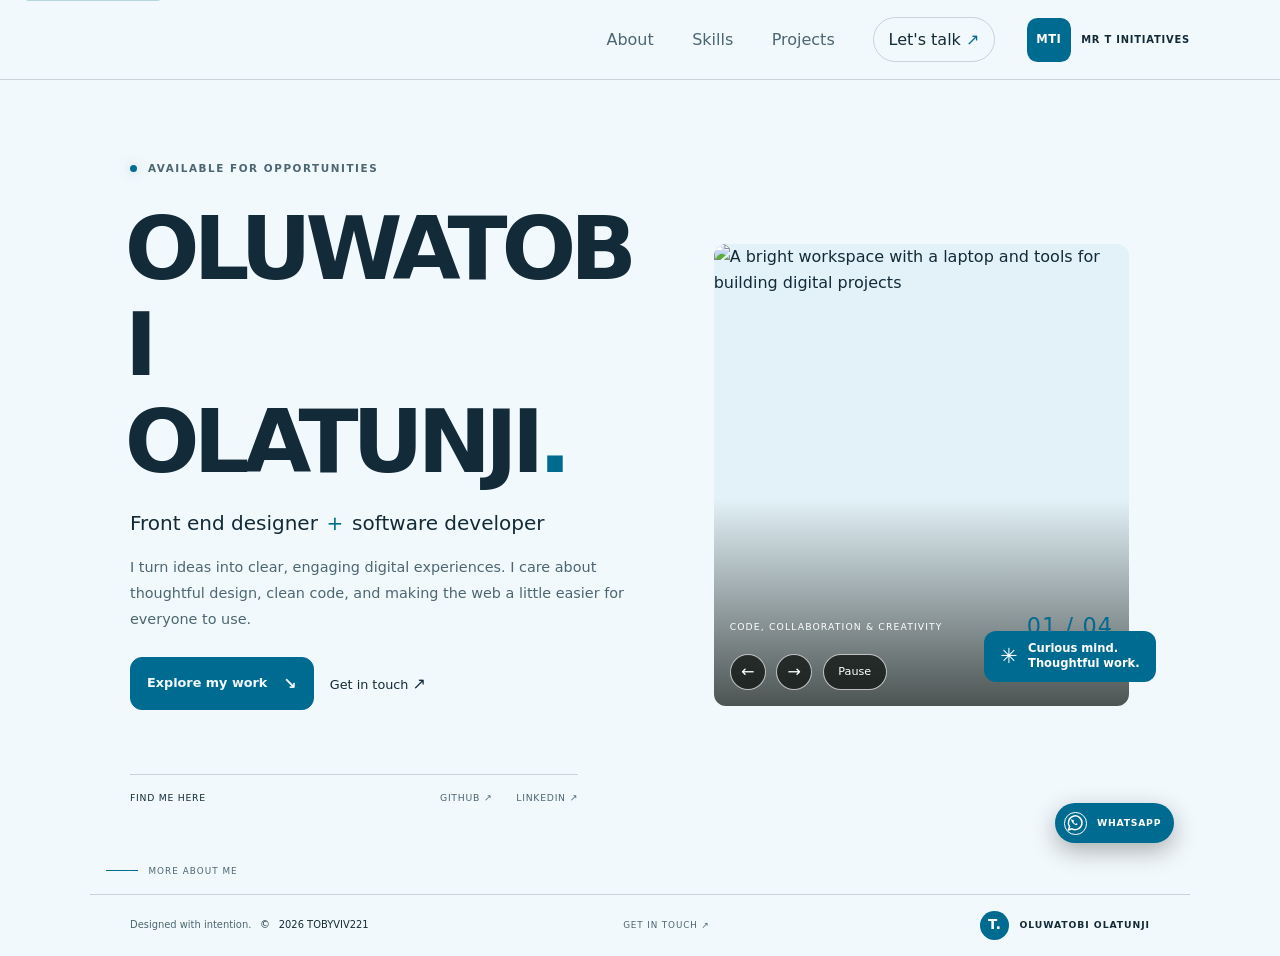
==== commit 5fa68440: "feat: update favicon color and enhance theme colors for better visual consistency across all pages" ====
--- a/index.html
+++ b/index.html
@@ -7,11 +7,11 @@
     <meta property="og:title" content="Mr T Initiatives — Oluwatobi Olatunji">
     <meta property="og:description" content="Explore the portfolio of Oluwatobi Olatunji, front end designer and software developer.">
     <meta property="og:type" content="website">
-    <meta name="theme-color" content="#f5f7f2">
-    <meta name="theme-color" content="#111713" media="(prefers-color-scheme: dark)">
+    <meta name="theme-color" content="#f2f9fc">
+    <meta name="theme-color" content="#0e1b22" media="(prefers-color-scheme: dark)">
     <title>Mr T Initiatives — Oluwatobi Olatunji</title>
     <link rel="preconnect" href="https://images.unsplash.com" crossorigin>
-    <link rel="icon" href="data:image/svg+xml,%3Csvg xmlns='http://www.w3.org/2000/svg' viewBox='0 0 64 64'%3E%3Crect width='64' height='64' rx='32' fill='%233e6c19'/%3E%3Ctext x='32' y='43' fill='%23ffffff' font-family='Arial,sans-serif' font-size='38' font-weight='700' text-anchor='middle'%3ET.%3C/text%3E%3C/svg%3E">
+    <link rel="icon" href="data:image/svg+xml,%3Csvg xmlns='http://www.w3.org/2000/svg' viewBox='0 0 64 64'%3E%3Crect width='64' height='64' rx='32' fill='%23006b91'/%3E%3Ctext x='32' y='43' fill='%23ffffff' font-family='Arial,sans-serif' font-size='38' font-weight='700' text-anchor='middle'%3ET.%3C/text%3E%3C/svg%3E">
     <link rel="stylesheet" href="styles.css">
     <script src="script.js" defer></script>
     <script src="portfolio.js" defer></script>
@@ -75,9 +75,15 @@
               sizes="(min-width: 1100px) 480px, (min-width: 768px) 42vw, calc(100vw - 2rem)"
               alt="A team working together on a digital project"
               width="1200" height="800" loading="lazy" decoding="async" aria-hidden="true">
+            <img class="slider-image"
+              src="https://images.unsplash.com/photo-1515879218367-8466d910aaa4?auto=format&amp;fit=crop&amp;w=1200&amp;q=85"
+              srcset="https://images.unsplash.com/photo-1515879218367-8466d910aaa4?auto=format&amp;fit=crop&amp;w=640&amp;q=80 640w, https://images.unsplash.com/photo-1515879218367-8466d910aaa4?auto=format&amp;fit=crop&amp;w=960&amp;q=80 960w, https://images.unsplash.com/photo-1515879218367-8466d910aaa4?auto=format&amp;fit=crop&amp;w=1200&amp;q=85 1200w"
+              sizes="(min-width: 1100px) 480px, (min-width: 768px) 42vw, calc(100vw - 2rem)"
+              alt="A computer screen displaying code in a developer's workspace"
+              width="1200" height="800" loading="lazy" decoding="async" aria-hidden="true">
             <div class="image-caption">
-              <span>BUILDING DIGITAL EXPERIENCES</span>
-              <span class="slider-count" aria-live="polite">01 / 03</span>
+              <span>CODE, COLLABORATION &amp; CREATIVITY</span>
+              <span class="slider-count" aria-live="polite">01 / 04</span>
             </div>
             <div class="slider-controls" aria-label="Slideshow controls">
               <button type="button" data-slide="previous" aria-label="Previous image">←</button>
@@ -90,7 +96,11 @@
         <a class="scroll-cue" href="about.html"><span class="scroll-line"></span> MORE ABOUT ME</a>
         <div class="whatsapp-widget">
           <button class="whatsapp-float" type="button" aria-label="Choose a WhatsApp number" aria-expanded="false" aria-controls="whatsapp-options">
-            <span class="whatsapp-icon" aria-hidden="true">↗</span><span>LET'S CHAT</span>
+            <svg class="whatsapp-icon" aria-hidden="true" viewBox="0 0 24 24" fill="none">
+              <path d="M20 11.6a8 8 0 0 1-11.8 7L4 20l1.4-4.1A8 8 0 1 1 20 11.6Z" stroke="currentColor" stroke-width="1.8" stroke-linecap="round" stroke-linejoin="round"/>
+              <path d="M9 8.5c.3-.5.6-.5.9-.5l.7 1.7-.7.8c.5 1 1.3 1.8 2.4 2.3l.7-.8 1.7.7c.1.3 0 .7-.4 1-.4.4-1 .6-1.6.4-2.6-.7-4.6-2.7-5.3-5.3-.2-.6.1-1.2.6-1.6Z" fill="currentColor"/>
+            </svg>
+            <span>WHATSAPP</span>
           </button>
           <div class="whatsapp-options" id="whatsapp-options" hidden>
             <a href="https://wa.me/2348133922041" target="_blank" rel="noreferrer">WhatsApp · +234 8133922041</a>
--- a/styles.css
+++ b/styles.css
@@ -1,13 +1,13 @@
 /* Establish the portfolio color, spacing, and sizing system. */
 :root {
   color-scheme: light;
-  --color-bg: #f5f7f2;
-  --color-surface: #e9eee5;
-  --color-text: #172019;
-  --color-muted: #526052;
-  --color-accent: #3e6c19;
+  --color-bg: #f2f9fc;
+  --color-surface: #e3f2f8;
+  --color-text: #132b38;
+  --color-muted: #4c6673;
+  --color-accent: #006b91;
   --color-on-accent: #ffffff;
-  --color-border: rgba(23, 32, 25, 0.2);
+  --color-border: rgba(19, 43, 56, 0.18);
   --space-1: 0.35rem;
   --space-2: 0.65rem;
   --space-3: 1rem;
@@ -311,7 +311,7 @@
 .status-dot {
   background: var(--color-accent);
   border-radius: 50%;
-  box-shadow: 0 0 12px rgba(195, 243, 107, 0.5);
+  box-shadow: 0 0 12px rgba(0, 107, 145, 0.35);
   display: inline-block;
   height: 0.45rem;
   margin-right: var(--space-1);
@@ -539,7 +539,7 @@
 }
 
 .skills-grid li:hover {
-  background: rgba(195, 243, 107, 0.08);
+  background: rgba(0, 107, 145, 0.08);
   border-color: var(--color-accent);
 }
 
@@ -584,7 +584,7 @@
 }
 
 .project-card:hover {
-  border-color: rgba(195, 243, 107, 0.45);
+  border-color: rgba(0, 107, 145, 0.45);
   box-shadow: 0 1rem 2rem rgba(0, 0, 0, 0.25);
   transform: translateY(-5px);
 }
@@ -600,21 +600,21 @@
 }
 
 .project-art-one {
-  background: #a4ac8c;
+  background: #80c4df;
 }
 
 .project-art-two {
-  background: #bd8069;
+  background: #a9d8e9;
 }
 
 .project-art-three {
-  background: #838b73;
+  background: #5faccd;
 }
 
 .art-window {
-  background: #f5f2e9;
+  background: #f2f9fc;
   box-shadow: 0 12px 30px rgba(20, 25, 16, 0.2);
-  color: #24281e;
+  color: #132b38;
   height: 72%;
   padding: var(--space-2) var(--space-3);
   position: relative;
@@ -622,7 +622,7 @@
 }
 
 .art-window i {
-  background: #ef9b79;
+  background: #3e94ba;
   border-radius: 50%;
   display: inline-block;
   height: 0.32rem;
@@ -631,11 +631,11 @@
 }
 
 .art-window i:nth-child(2) {
-  background: #e9c85d;
+  background: #e1aa46;
 }
 
 .art-window i:nth-child(3) {
-  background: #8cbd79;
+  background: #79b4d2;
 }
 
 .art-window b {
@@ -646,7 +646,7 @@
 }
 
 .art-window em {
-  background: #dedfd3;
+  background: #d5e8ef;
   display: block;
   height: 0.2rem;
   margin-top: 0.3rem;
@@ -658,8 +658,8 @@
 }
 
 .art-shop {
-  background: #f4e8d5;
-  color: #39291f;
+  background: #e4f2f8;
+  color: #173847;
   display: flex;
   flex-direction: column;
   height: 88%;
@@ -684,7 +684,7 @@
 }
 
 .art-shop em {
-  border: 1px solid #39291f;
+  border: 1px solid #173847;
   font-size: 0.4rem;
   font-style: normal;
   letter-spacing: 0.08em;
@@ -694,9 +694,9 @@
 }
 
 .art-task {
-  background: #f0efe7;
+  background: #f2f9fc;
   box-shadow: 0 12px 30px rgba(20, 25, 16, 0.2);
-  color: #31372c;
+  color: #173847;
   display: flex;
   flex-direction: column;
   gap: var(--space-2);
@@ -711,18 +711,18 @@
 }
 
 .art-task b span {
-  color: #7c9a50;
+  color: #006b91;
 }
 
 .art-task i {
-  border-bottom: 1px solid #ddded4;
+  border-bottom: 1px solid #d5e8ef;
   font-size: 0.48rem;
   font-style: normal;
   padding-bottom: var(--space-1);
 }
 
 .art-task i:first-of-type {
-  color: #718848;
+  color: #006b91;
 }
 
 .project-meta {
@@ -834,10 +834,10 @@
 
 .whatsapp-icon {
   align-items: center;
-  border: 1px solid rgba(17, 23, 19, 0.5);
+  border: 1px solid currentColor;
   border-radius: 50%;
   display: inline-flex;
-  font-size: 0.8rem;
+  flex: 0 0 1.4rem;
   height: 1.4rem;
   justify-content: center;
   width: 1.4rem;
@@ -1071,13 +1071,13 @@
 @media (prefers-color-scheme: dark) {
   :root {
     color-scheme: dark;
-    --color-bg: #111713;
-    --color-surface: #1a231c;
-    --color-text: #f0f1e9;
-    --color-muted: #a4ada1;
-    --color-accent: #c3f36b;
-    --color-on-accent: #111713;
-    --color-border: rgba(240, 241, 233, 0.2);
+    --color-bg: #0e1b22;
+    --color-surface: #172a33;
+    --color-text: #eef8fc;
+    --color-muted: #adc1ca;
+    --color-accent: #6ecdf1;
+    --color-on-accent: #09212c;
+    --color-border: rgba(238, 248, 252, 0.2);
   }
 }
 
@@ -1161,9 +1161,10 @@
 
 /* Anchor the home-page WhatsApp menu within the hero instead of the viewport. */
 .hero .whatsapp-widget {
-  bottom: var(--space-5);
+  bottom: calc(var(--space-5) + var(--space-2));
   position: absolute;
   right: var(--space-3);
+  z-index: 4;
 }
 
 .whatsapp-float {
